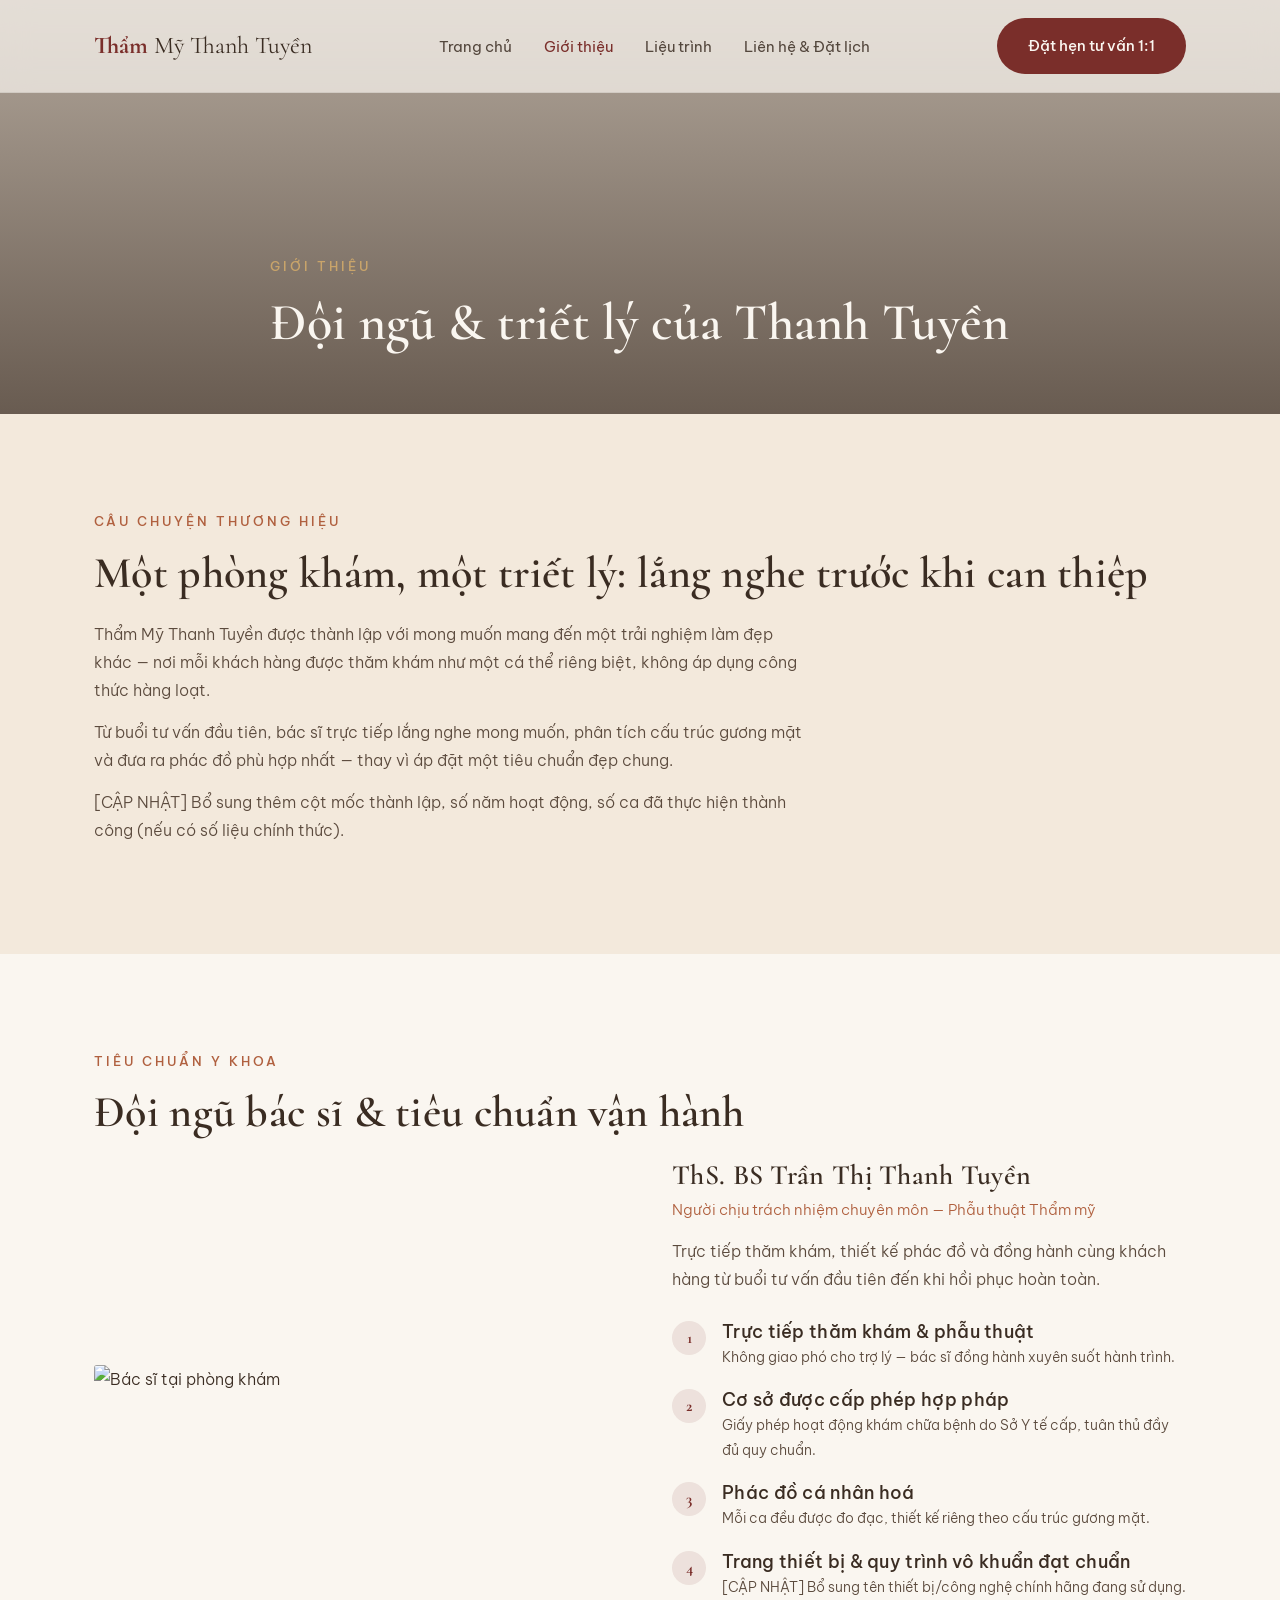
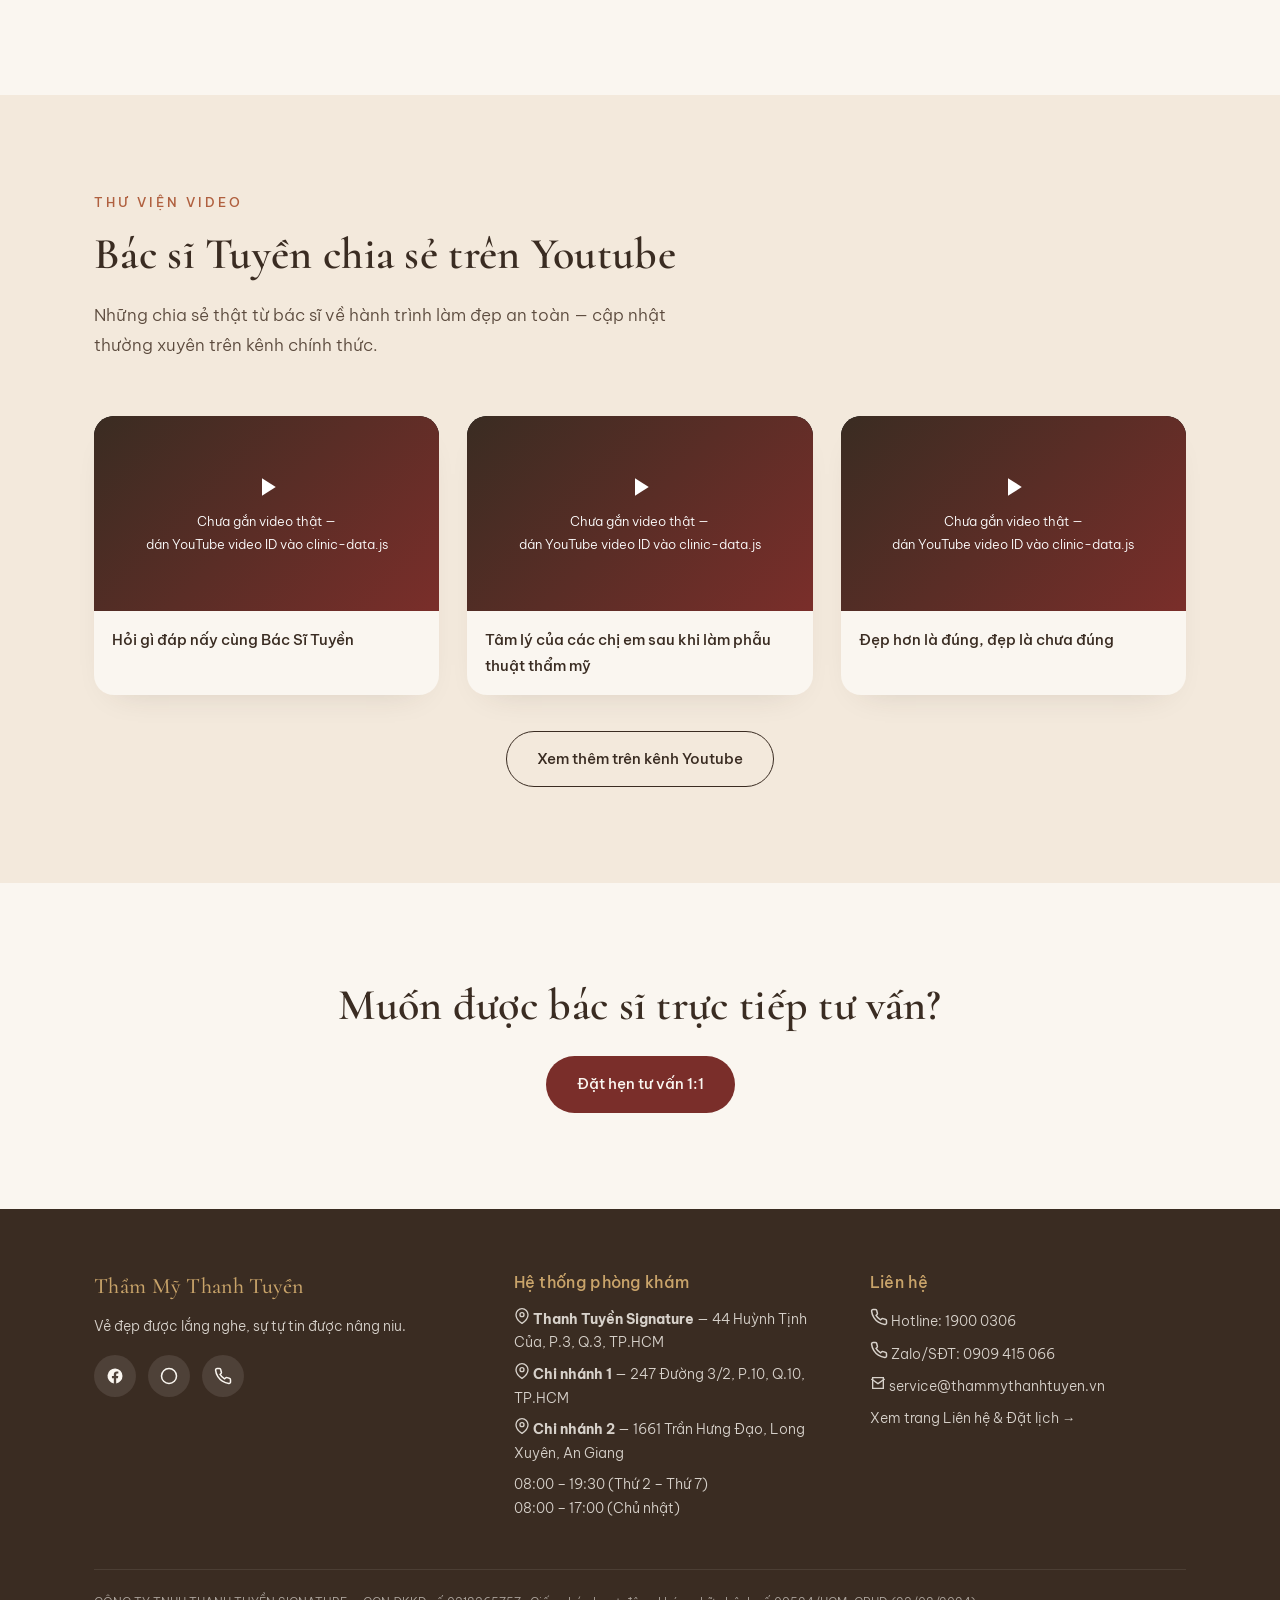
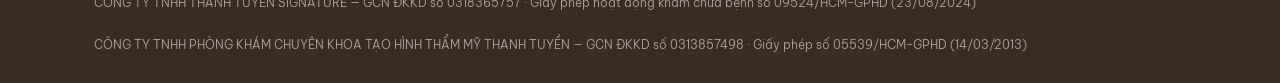
==== about-us/index.html @ 78cd7ff1 "Add files via upload" ====
<!DOCTYPE html>
<html lang="vi">
<head>
<meta charset="UTF-8">
<meta name="viewport" content="width=device-width, initial-scale=1.0">
<title>Giới thiệu — Thẩm Mỹ Thanh Tuyền</title>
<link rel="preconnect" href="https://fonts.googleapis.com">
<link rel="preconnect" href="https://fonts.gstatic.com" crossorigin>
<link href="https://fonts.googleapis.com/css2?family=Cormorant:wght@400;500;600;700&family=Be+Vietnam+Pro:wght@300;400;500;600&display=swap" rel="stylesheet">
<link rel="stylesheet" href="../assets/style.css">
</head>
<body>

<header>
  <div class="nav-wrap">
    <div class="logo" id="logoText"></div>
    <nav><ul id="navLinks"></ul></nav>
    <a href="#" id="navCta" class="btn btn-primary nav-cta">Đặt hẹn tư vấn 1:1</a>
  </div>
</header>

<section class="page-hero" id="pageHero">
  <div class="container page-hero-content reveal">
    <span class="section-label" style="color:var(--accent-brass);">Giới thiệu</span>
    <h1>Đội ngũ & triết lý của Thanh Tuyền</h1>
  </div>
</section>

<!-- CÂU CHUYỆN THƯƠNG HIỆU -->
<section class="section">
  <div class="container">
    <span class="section-label reveal">Câu chuyện thương hiệu</span>
    <h2 class="section-title reveal" id="storyHeading"></h2>
    <div id="storyParas" style="max-width:720px;"></div>
  </div>
</section>

<!-- ĐỘI NGŨ BÁC SĨ -->
<section class="section alt" id="standards">
  <div class="container">
    <span class="section-label reveal">Tiêu chuẩn y khoa</span>
    <h2 class="section-title reveal">Đội ngũ bác sĩ & tiêu chuẩn vận hành</h2>
    <div class="split-row">
      <div class="split-img reveal">
        <img id="doctorImg" src="" alt="Bác sĩ tại phòng khám">
      </div>
      <div class="reveal">
        <h3 id="doctorName" style="font-size:28px;"></h3>
        <p id="doctorTitle" style="color:var(--accent-terra); font-size:15px; margin-top:4px;"></p>
        <p id="doctorBio" style="margin-top:14px; color:#5b4a3d;"></p>
        <ul class="cred-list" id="credList"></ul>
      </div>
    </div>
  </div>
</section>

<!-- VIDEO YOUTUBE -->
<section class="section" id="videos">
  <div class="container">
    <span class="section-label reveal">Thư viện video</span>
    <h2 class="section-title reveal">Bác sĩ Tuyền chia sẻ trên Youtube</h2>
    <p class="section-sub reveal">Những chia sẻ thật từ bác sĩ về hành trình làm đẹp an toàn — cập nhật thường xuyên trên kênh chính thức.</p>
    <div class="video-grid" id="videoGrid"></div>
  </div>
</section>

<section class="section alt">
  <div class="container reveal" style="text-align:center;">
    <h2 class="section-title" style="margin-bottom:24px;">Muốn được bác sĩ trực tiếp tư vấn?</h2>
    <a href="../contact/index.html#booking" class="btn btn-primary">Đặt hẹn tư vấn 1:1</a>
  </div>
</section>

<footer>
  <div class="container">
    <div class="footer-grid">
      <div>
        <h4 id="footerClinicName" style="font-family:var(--font-head); font-size:22px;"></h4>
        <p id="footerTagline"></p>
        <div class="social-row" id="socialRow"></div>
      </div>
      <div><h4>Hệ thống phòng khám</h4><ul id="footerAddresses"></ul></div>
      <div><h4>Liên hệ</h4><ul id="footerContact"></ul></div>
    </div>
    <div class="legal-line" id="legalLine"></div>
  </div>
</footer>

<script src="../assets/clinic-data.js"></script>
<script src="../assets/site.js"></script>
<script>
  renderHeader('about', '../');
  document.getElementById('pageHero').style.backgroundImage = `url('${CLINIC_DATA.images.aboutHero}')`;

  document.getElementById('storyHeading').textContent = CLINIC_DATA.story.heading;
  document.getElementById('storyParas').innerHTML = CLINIC_DATA.story.paragraphs
    .map(p=>`<p class="reveal" style="color:#5b4a3d; margin-bottom:14px; font-size:16px;">${p}</p>`).join('');

  document.getElementById('doctorImg').src = CLINIC_DATA.doctor.image || CLINIC_DATA.images.aboutHero;
  document.getElementById('doctorName').textContent = CLINIC_DATA.doctor.name;
  document.getElementById('doctorTitle').textContent = CLINIC_DATA.doctor.title;
  document.getElementById('doctorBio').textContent = CLINIC_DATA.doctor.bio;
  renderDoctorCredentials('credList');

  renderYoutube('videoGrid');
  renderFooter('../');
  initReveal();
</script>
</body>
</html>
---- assets/style.css ----
:root{
  --bg-sand:#F3E9DC;
  --bg-ivory:#FAF6F0;
  --text-main:#3A2C22;
  --accent-wine:#7A2E2A;
  --accent-terra:#B0603F;
  --accent-brass:#C9A46A;
  --font-head:'Cormorant', serif;
  --font-body:'Be Vietnam Pro', sans-serif;
}
*{box-sizing:border-box; margin:0; padding:0;}
html{scroll-behavior:smooth;}
body{font-family:var(--font-body); background:var(--bg-sand); color:var(--text-main); line-height:1.75; font-weight:300; -webkit-font-smoothing:antialiased;}
h1,h2,h3,h4{font-family:var(--font-head); font-weight:600; line-height:1.2; letter-spacing:.3px;}
a{color:inherit; text-decoration:none;}
img{max-width:100%; display:block;}
.container{max-width:1140px; margin:0 auto; padding:0 24px;}
.section{padding:96px 0;}
.section.alt{background:var(--bg-ivory);}
.section-label{font-size:13px; letter-spacing:3px; text-transform:uppercase; color:var(--accent-terra); font-weight:500; margin-bottom:14px; display:block;}
.section-title{font-size:clamp(30px,4vw,44px); margin-bottom:20px;}
.section-sub{max-width:620px; font-size:17px; color:#5b4a3d; margin-bottom:56px;}

/* ===== BUTTONS ===== */
.btn{display:inline-flex; align-items:center; gap:8px; padding:14px 30px; border-radius:999px; font-size:15px; font-weight:500; cursor:pointer; border:1px solid transparent; transition:all .3s ease;}
.btn-primary{background:var(--accent-wine); color:var(--bg-ivory);}
.btn-primary:hover{background:#611f1c; transform:translateY(-2px); box-shadow:0 10px 24px rgba(122,46,42,.25);}
.btn-outline{border-color:var(--text-main); color:var(--text-main);}
.btn-outline:hover{background:var(--text-main); color:var(--bg-ivory);}
.btn-ghost-light{border:1px solid rgba(250,246,240,.6); color:var(--bg-ivory);}
.btn-ghost-light:hover{background:rgba(250,246,240,.15);}

/* ===== HEADER (kính mờ) ===== */
header{position:fixed; top:0; left:0; right:0; z-index:100; background:rgba(250,246,240,0.7); backdrop-filter:blur(14px); -webkit-backdrop-filter:blur(14px); border-bottom:1px solid rgba(58,44,34,0.08);}
.nav-wrap{display:flex; align-items:center; justify-content:space-between; padding:18px 24px; max-width:1140px; margin:0 auto;}
.logo{font-family:var(--font-head); font-size:24px; font-weight:700; color:var(--accent-wine);}
.logo span{font-weight:400; color:var(--text-main);}
nav ul{display:flex; gap:32px; list-style:none;}
nav a{font-size:14.5px; font-weight:400; opacity:.85; transition:opacity .2s;}
nav a:hover, nav a.active{opacity:1; color:var(--accent-wine);}
.nav-cta{display:none;}
@media(min-width:900px){ .nav-cta{display:inline-flex;} }
@media(max-width:899px){ nav{display:none;} }

/* ===== HERO SLIDER (trang chủ) — animation chuyển ảnh ===== */
.hero{position:relative; min-height:100vh; display:flex; align-items:center; padding-top:110px; overflow:hidden;}
.hero-slider{position:absolute; inset:0; z-index:0;}
.hero-slide{position:absolute; inset:0; background-size:cover; background-position:center; opacity:0; transform:scale(1.06); transition:opacity 1.8s ease, transform 6s ease;}
.hero-slide.active{opacity:1; transform:scale(1);}
.hero-slider::after{content:''; position:absolute; inset:0; z-index:1; background:linear-gradient(100deg, rgba(58,44,34,.72) 0%, rgba(58,44,34,.38) 55%, rgba(58,44,34,.15) 100%);}
.hero-content{position:relative; z-index:2; color:var(--bg-ivory); max-width:640px;}
.hero-content .section-label{color:var(--accent-brass);}
.hero-content h1{font-size:clamp(38px,5.5vw,64px); margin-bottom:22px;}
.hero-content p{font-size:18px; opacity:.92; margin-bottom:36px; max-width:520px;}
.hero-btns{display:flex; gap:16px; flex-wrap:wrap;}
.hero-dots{position:absolute; z-index:2; bottom:36px; left:50%; transform:translateX(-50%); display:flex; gap:8px;}
.hero-dot{width:8px; height:8px; border-radius:50%; background:rgba(250,246,240,.4); transition:background .3s;}
.hero-dot.active{background:var(--accent-brass);}

/* ===== PAGE HERO (trang phụ) ===== */
.page-hero{position:relative; min-height:46vh; display:flex; align-items:flex-end; padding:150px 0 60px; background-size:cover; background-position:center;}
.page-hero::after{content:''; position:absolute; inset:0; background:linear-gradient(180deg, rgba(58,44,34,.35) 0%, rgba(58,44,34,.75) 100%);}
.page-hero-content{position:relative; z-index:1; color:var(--bg-ivory);}
.page-hero-content h1{font-size:clamp(32px,4.5vw,52px);}

/* ===== EDITORIAL SPLIT ROW (bố cục tự nhiên, xen kẽ ảnh/chữ) ===== */
.split-row{display:grid; grid-template-columns:1fr; gap:40px; align-items:center;}
@media(min-width:860px){ .split-row{grid-template-columns:1fr 1fr; gap:64px;} .split-row.reverse .split-img{order:2;} }
.split-img img{border-radius:24px 200px 24px 24px; box-shadow:0 24px 50px -24px rgba(58,44,34,.3); transition:transform .6s ease;}
.split-row.reverse .split-img img{border-radius:200px 24px 24px 24px;}
.split-img:hover img{transform:scale(1.02);}
.split-text h2{margin-bottom:18px;}
.split-text p{color:#5b4a3d; font-size:16px; margin-bottom:14px;}

/* ===== TREATMENTS ===== */
.treatment-grid{display:grid; grid-template-columns:repeat(auto-fit,minmax(250px,1fr)); gap:32px;}
.treatment-card{background:var(--bg-ivory); border-radius:28px; overflow:hidden; box-shadow:0 18px 40px -20px rgba(58,44,34,.18); display:flex; flex-direction:column;}
.treatment-card .img-wrap{overflow:hidden; height:230px;}
.treatment-card img{height:230px; object-fit:cover; transition:transform .6s ease;}
.treatment-card:hover img{transform:scale(1.06);}
.treatment-body{padding:28px; display:flex; flex-direction:column; gap:10px; flex:1;}
.treatment-body .tag{font-size:12px; letter-spacing:1.5px; text-transform:uppercase; color:var(--accent-terra); font-weight:500;}
.treatment-body h3{font-size:24px;}
.treatment-body p{font-size:14.5px; color:#5b4a3d;}
.meta-row{display:flex; justify-content:space-between; align-items:center; margin-top:auto; padding-top:16px; border-top:1px solid rgba(58,44,34,.1); font-size:13.5px;}
.meta-row .price{font-family:var(--font-head); font-weight:600; font-size:17px; color:var(--accent-wine);}
.ideal-list{list-style:none; font-size:13.5px; color:#5b4a3d; margin-top:6px; display:flex; flex-direction:column; gap:4px;}
.ideal-list li::before{content:'— ';}

/* ===== STANDARDS / CREDENTIALS ===== */
.cred-list{list-style:none; display:flex; flex-direction:column; gap:20px; margin-top:28px;}
.cred-list li{display:flex; gap:16px; align-items:flex-start;}
.cred-dot{flex-shrink:0; width:34px; height:34px; border-radius:50%; background:rgba(122,46,42,.1); color:var(--accent-wine); display:flex; align-items:center; justify-content:center; font-family:var(--font-head); font-weight:700;}
.cred-list h4{font-size:17.5px; font-family:var(--font-body); font-weight:500; margin-bottom:3px;}
.cred-list p{font-size:14px; color:#5b4a3d;}

/* ===== TESTIMONIALS ===== */
.testi-grid{display:grid; grid-template-columns:repeat(auto-fit,minmax(280px,1fr)); gap:28px;}
.testi-card{background:var(--bg-ivory); border-radius:24px; padding:32px; box-shadow:0 14px 34px -22px rgba(58,44,34,.2);}
.testi-quote{font-family:var(--font-head); font-size:19px; font-style:italic; margin-bottom:20px;}
.testi-who{display:flex; align-items:center; gap:12px;}
.testi-avatar{width:44px; height:44px; border-radius:50%; object-fit:cover;}
.testi-name{font-size:14.5px; font-weight:500;}
.testi-result{font-size:12.5px; color:var(--accent-terra);}

/* ===== YOUTUBE VIDEO GRID ===== */
.video-grid{display:grid; grid-template-columns:repeat(auto-fit,minmax(280px,1fr)); gap:28px;}
.video-card{background:var(--bg-ivory); border-radius:20px; overflow:hidden; box-shadow:0 14px 34px -22px rgba(58,44,34,.2);}
.video-frame-wrap{position:relative; padding-top:56.25%; background:#000;}
.video-frame-wrap iframe{position:absolute; inset:0; width:100%; height:100%; border:0;}
.video-placeholder{position:absolute; inset:0; display:flex; align-items:center; justify-content:center; flex-direction:column; gap:8px; color:#fff; background:linear-gradient(135deg, var(--text-main), var(--accent-wine)); font-size:13px; text-align:center; padding:20px;}
.video-title{padding:16px 18px; font-size:15px; font-weight:500;}

/* ===== BOOKING FORM ===== */
.booking-wrap{display:grid; grid-template-columns:1fr; gap:0; background:var(--text-main); border-radius:28px; overflow:hidden;}
@media(min-width:900px){ .booking-wrap{grid-template-columns:0.9fr 1.1fr;} }
.booking-info{padding:56px 44px; color:var(--bg-ivory);}
.booking-info h3{font-size:30px; margin-bottom:16px;}
.booking-info p{opacity:.85; font-size:15px; margin-bottom:28px;}
.booking-contact-row{display:flex; align-items:center; gap:12px; margin-bottom:16px; font-size:14.5px;}
.icon-circle{width:36px; height:36px; border-radius:50%; background:rgba(250,246,240,.12); display:flex; align-items:center; justify-content:center; flex-shrink:0;}
.booking-form{padding:44px; background:var(--bg-ivory); display:flex; flex-direction:column; gap:16px;}
.form-row{display:grid; grid-template-columns:1fr 1fr; gap:16px;}
@media(max-width:520px){ .form-row{grid-template-columns:1fr;} }
label{font-size:13px; font-weight:500; margin-bottom:6px; display:block;}
input,select,textarea{width:100%; padding:12px 14px; border-radius:12px; border:1px solid rgba(58,44,34,.2); background:#fff; font-family:var(--font-body); font-size:14.5px; color:var(--text-main);}
input:focus,select:focus,textarea:focus{outline:2px solid var(--accent-terra); outline-offset:1px;}
#timeSlots{display:flex; flex-wrap:wrap; gap:8px; margin-top:6px;}
.slot-btn{padding:8px 14px; border-radius:10px; border:1px solid rgba(58,44,34,.25); background:#fff; font-size:13.5px; cursor:pointer; transition:all .2s;}
.slot-btn.active{background:var(--accent-wine); color:#fff; border-color:var(--accent-wine);}
.slot-btn.disabled{opacity:.35; text-decoration:line-through; cursor:not-allowed;}
#bookingStatus{font-size:13.5px; margin-top:6px; min-height:18px;}
.map-embed{border-radius:20px; overflow:hidden; margin-top:40px; box-shadow:0 18px 40px -22px rgba(58,44,34,.25);}
.map-embed iframe{width:100%; height:340px; border:0; display:block;}

/* ===== FOOTER ===== */
footer{background:var(--text-main); color:var(--bg-ivory); padding:64px 0 28px;}
.footer-grid{display:grid; grid-template-columns:1fr; gap:40px;}
@media(min-width:800px){ .footer-grid{grid-template-columns:1.2fr 1fr 1fr;} }
footer h4{font-size:16px; font-family:var(--font-body); font-weight:500; margin-bottom:16px; color:var(--accent-brass);}
footer p, footer li{font-size:13.5px; opacity:.82; margin-bottom:8px; list-style:none;}
.social-row{display:flex; gap:12px; margin-top:16px;}
.social-btn{width:42px; height:42px; border-radius:50%; background:rgba(250,246,240,.1); display:flex; align-items:center; justify-content:center; transition:background .2s;}
.social-btn:hover{background:var(--accent-wine);}
.legal-line{border-top:1px solid rgba(250,246,240,.15); margin-top:40px; padding-top:22px; font-size:12px; opacity:.6;}

/* ===== FADE-UP SCROLL ===== */
.reveal{opacity:0; transform:translateY(15px); transition:opacity .8s ease, transform .8s ease;}
.reveal.visible{opacity:1; transform:translateY(0);}
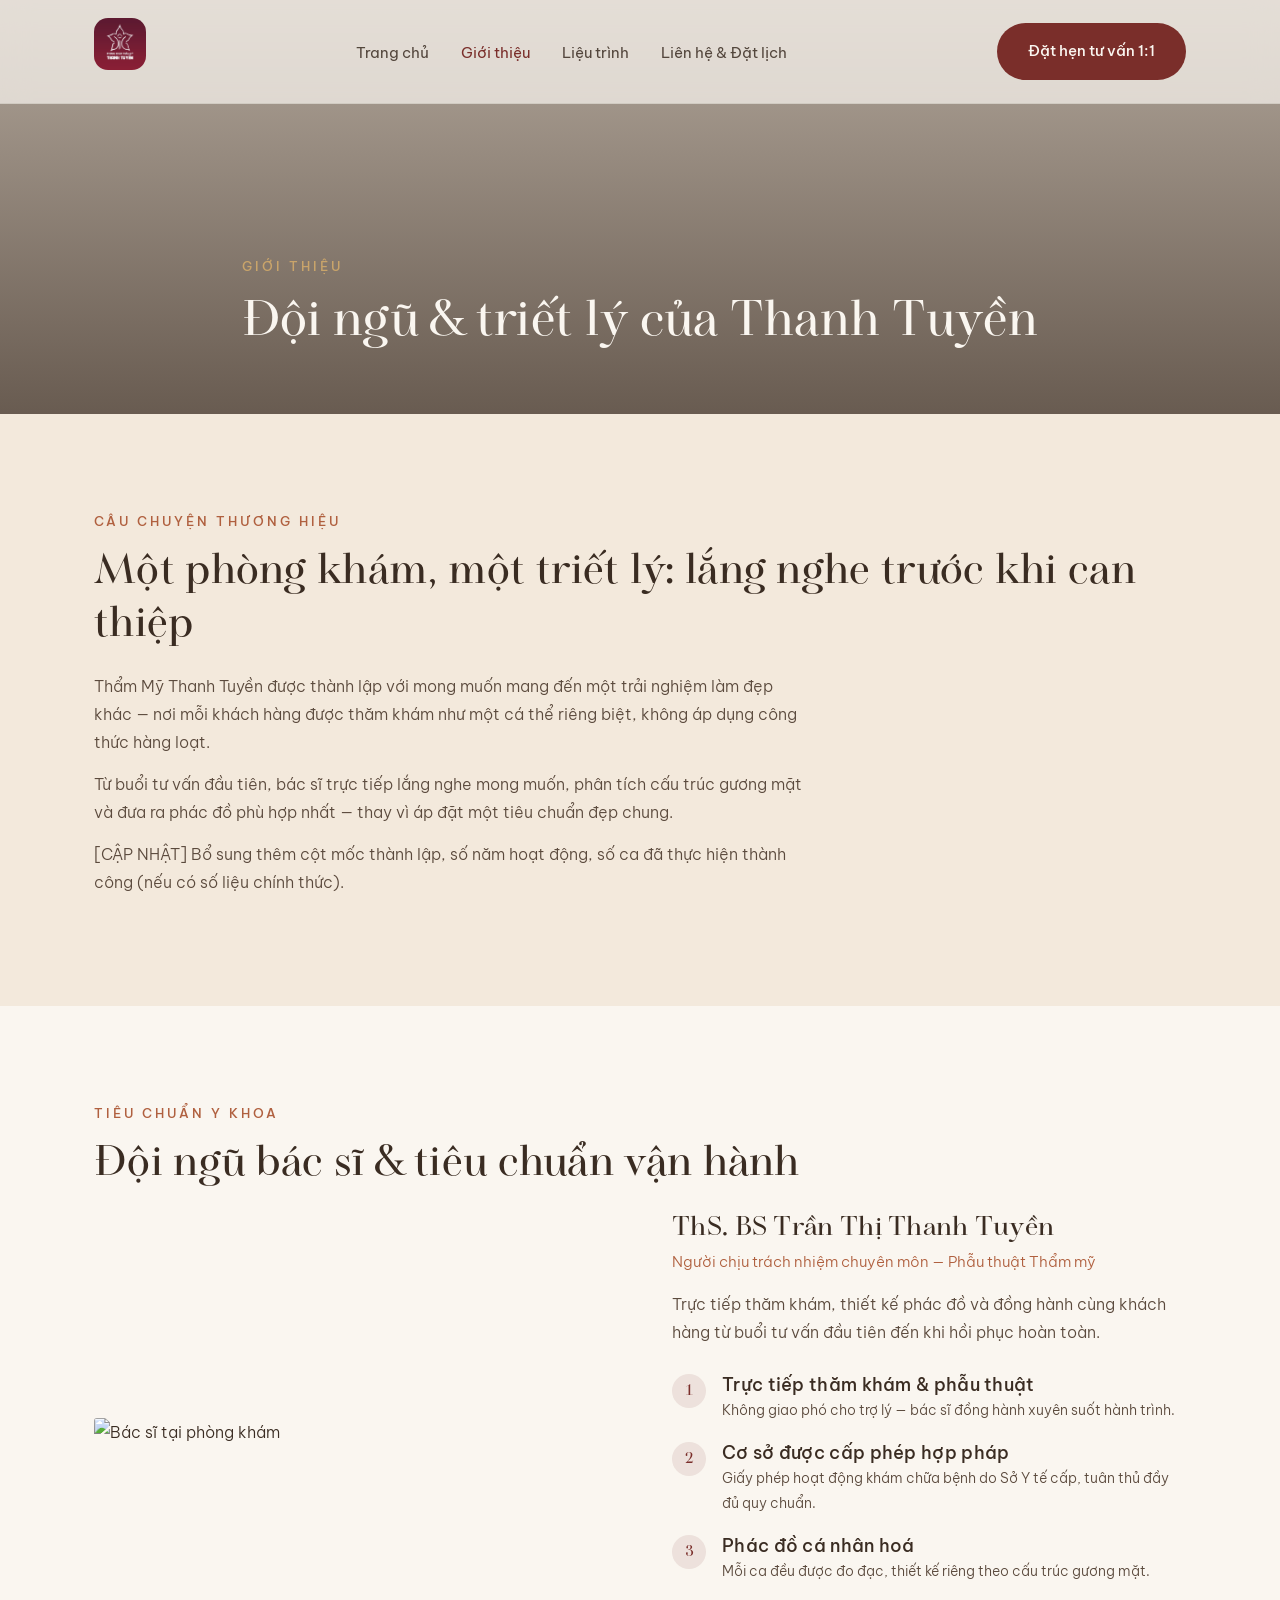
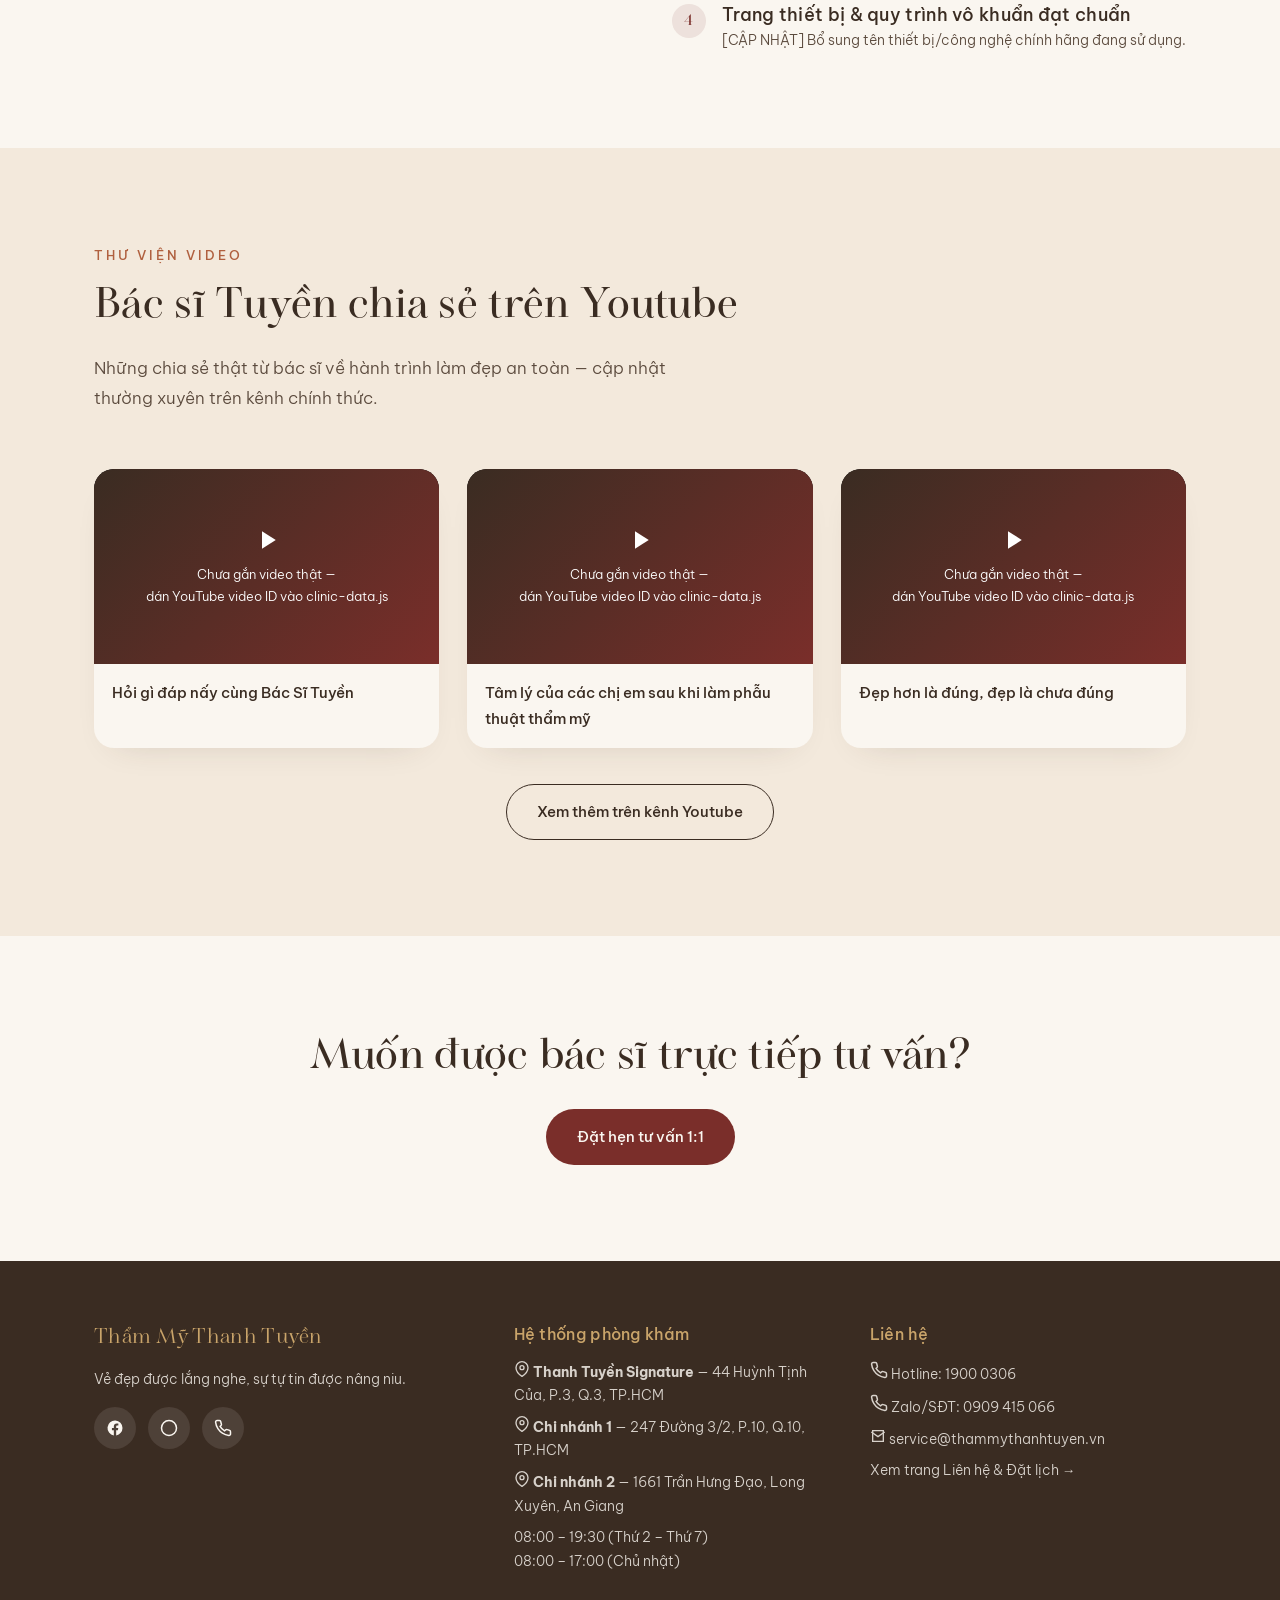
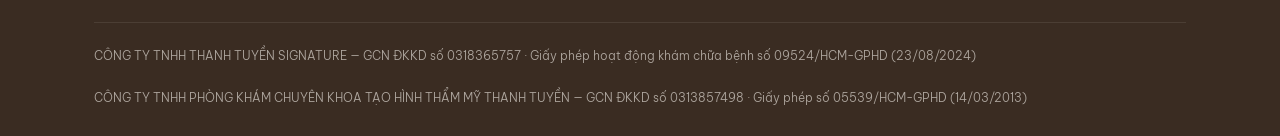
==== commit 2293d958: "Add files via upload" ====
--- a/about-us/index.html
+++ b/about-us/index.html
@@ -4,6 +4,7 @@
 <meta charset="UTF-8">
 <meta name="viewport" content="width=device-width, initial-scale=1.0">
 <title>Giới thiệu — Thẩm Mỹ Thanh Tuyền</title>
+<link rel="icon" type="image/png" href="../assets/images/favicon.png">
 <link rel="preconnect" href="https://fonts.googleapis.com">
 <link rel="preconnect" href="https://fonts.gstatic.com" crossorigin>
 <link href="https://fonts.googleapis.com/css2?family=Cormorant:wght@400;500;600;700&family=Be+Vietnam+Pro:wght@300;400;500;600&display=swap" rel="stylesheet">
--- a/assets/style.css
+++ b/assets/style.css
@@ -1,3 +1,21 @@
+@font-face{
+  font-family:'Balerno';
+  src:url('fonts/MTD_Balerno_Light.otf') format('opentype');
+  font-weight:300;
+  font-display:swap;
+}
+@font-face{
+  font-family:'Balerno';
+  src:url('fonts/MTD_Balerno_Regular.otf') format('opentype');
+  font-weight:400;
+  font-display:swap;
+}
+@font-face{
+  font-family:'Balerno';
+  src:url('fonts/MTD_Balerno_Bold.otf') format('opentype');
+  font-weight:700;
+  font-display:swap;
+}
 :root{
   --bg-sand:#F3E9DC;
   --bg-ivory:#FAF6F0;
@@ -5,13 +23,13 @@
   --accent-wine:#7A2E2A;
   --accent-terra:#B0603F;
   --accent-brass:#C9A46A;
-  --font-head:'Cormorant', serif;
+  --font-head:'Balerno', 'Cormorant', serif;
   --font-body:'Be Vietnam Pro', sans-serif;
 }
 *{box-sizing:border-box; margin:0; padding:0;}
 html{scroll-behavior:smooth;}
 body{font-family:var(--font-body); background:var(--bg-sand); color:var(--text-main); line-height:1.75; font-weight:300; -webkit-font-smoothing:antialiased;}
-h1,h2,h3,h4{font-family:var(--font-head); font-weight:600; line-height:1.2; letter-spacing:.3px;}
+h1,h2,h3,h4{font-family:var(--font-head); font-weight:700; line-height:1.2; letter-spacing:.3px;}
 a{color:inherit; text-decoration:none;}
 img{max-width:100%; display:block;}
 .container{max-width:1140px; margin:0 auto; padding:0 24px;}
@@ -83,7 +101,7 @@
 .treatment-body h3{font-size:24px;}
 .treatment-body p{font-size:14.5px; color:#5b4a3d;}
 .meta-row{display:flex; justify-content:space-between; align-items:center; margin-top:auto; padding-top:16px; border-top:1px solid rgba(58,44,34,.1); font-size:13.5px;}
-.meta-row .price{font-family:var(--font-head); font-weight:600; font-size:17px; color:var(--accent-wine);}
+.meta-row .price{font-family:var(--font-head); font-weight:700; font-size:17px; color:var(--accent-wine);}
 .ideal-list{list-style:none; font-size:13.5px; color:#5b4a3d; margin-top:6px; display:flex; flex-direction:column; gap:4px;}
 .ideal-list li::before{content:'— ';}
 
@@ -97,7 +115,7 @@
 /* ===== TESTIMONIALS ===== */
 .testi-grid{display:grid; grid-template-columns:repeat(auto-fit,minmax(280px,1fr)); gap:28px;}
 .testi-card{background:var(--bg-ivory); border-radius:24px; padding:32px; box-shadow:0 14px 34px -22px rgba(58,44,34,.2);}
-.testi-quote{font-family:var(--font-head); font-size:19px; font-style:italic; margin-bottom:20px;}
+.testi-quote{font-family:var(--font-head); font-size:19px; font-weight:700; margin-bottom:20px;}
 .testi-who{display:flex; align-items:center; gap:12px;}
 .testi-avatar{width:44px; height:44px; border-radius:50%; object-fit:cover;}
 .testi-name{font-size:14.5px; font-weight:500;}
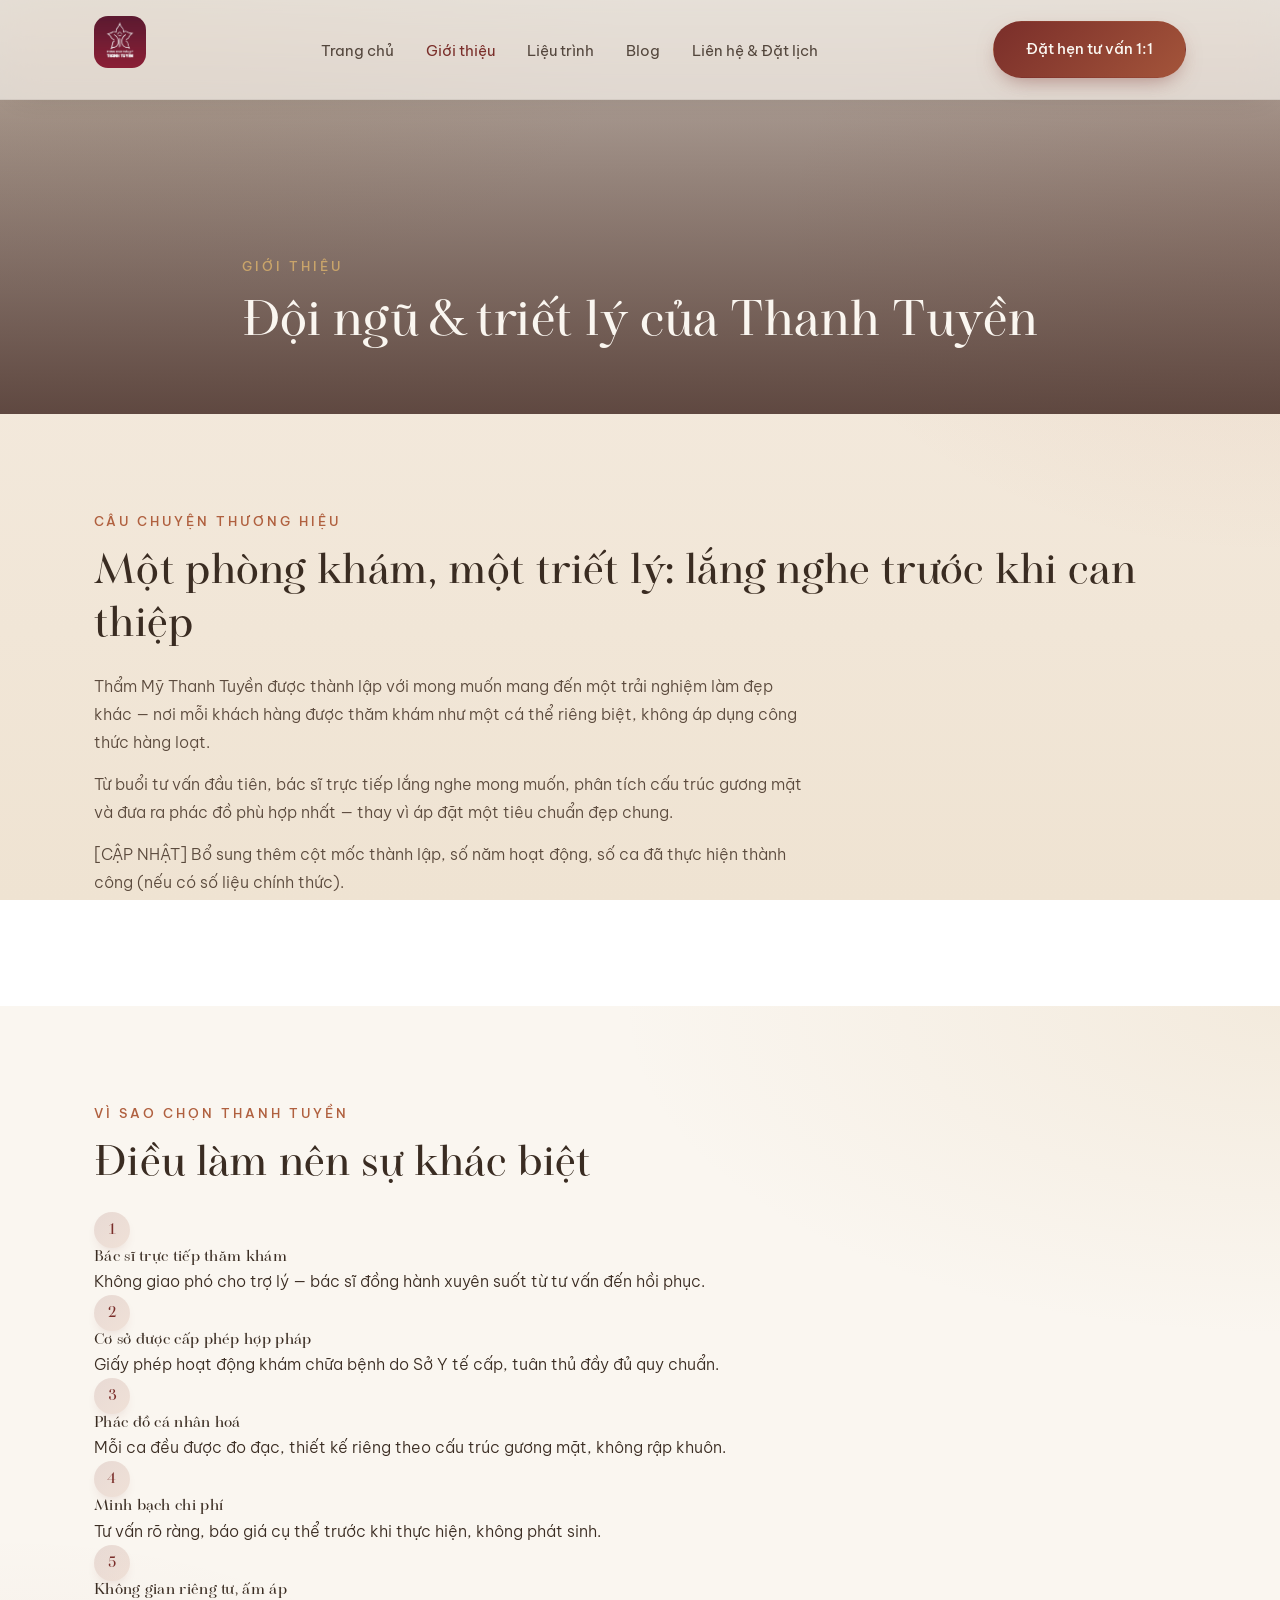
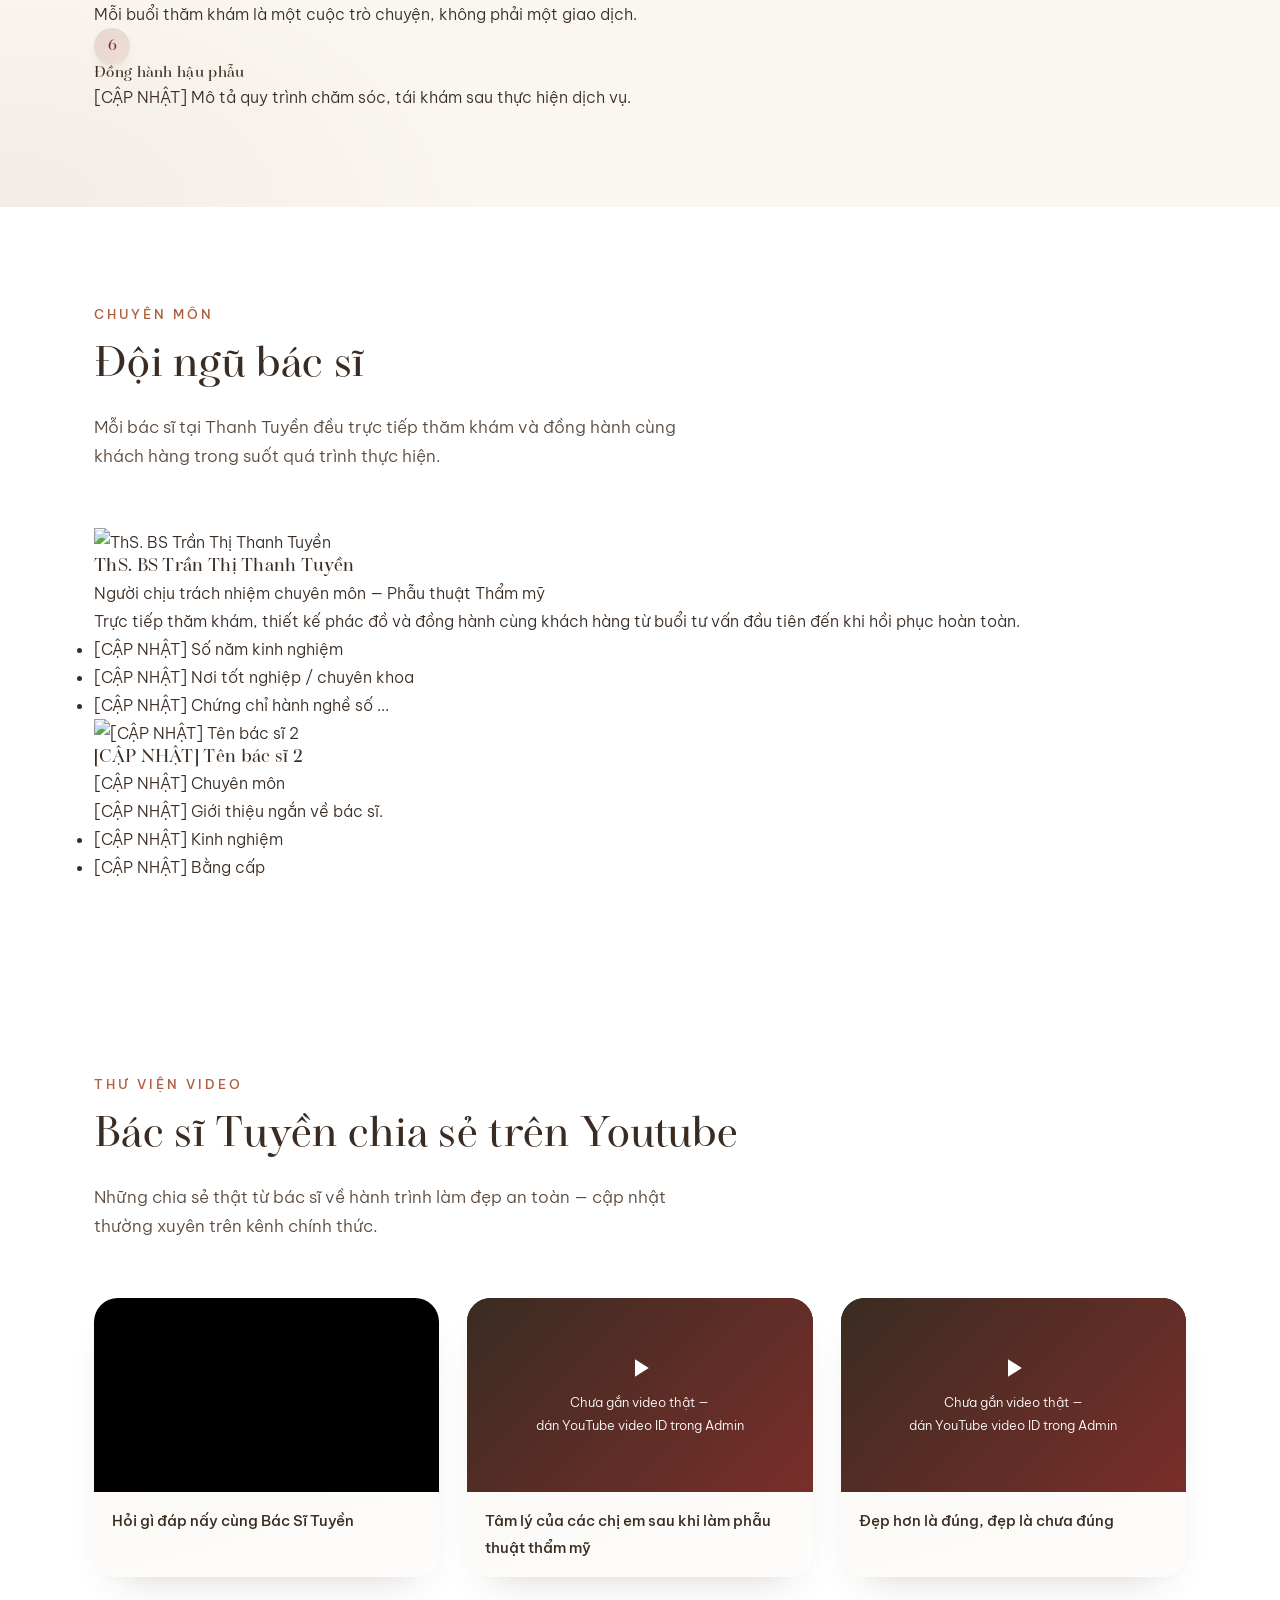
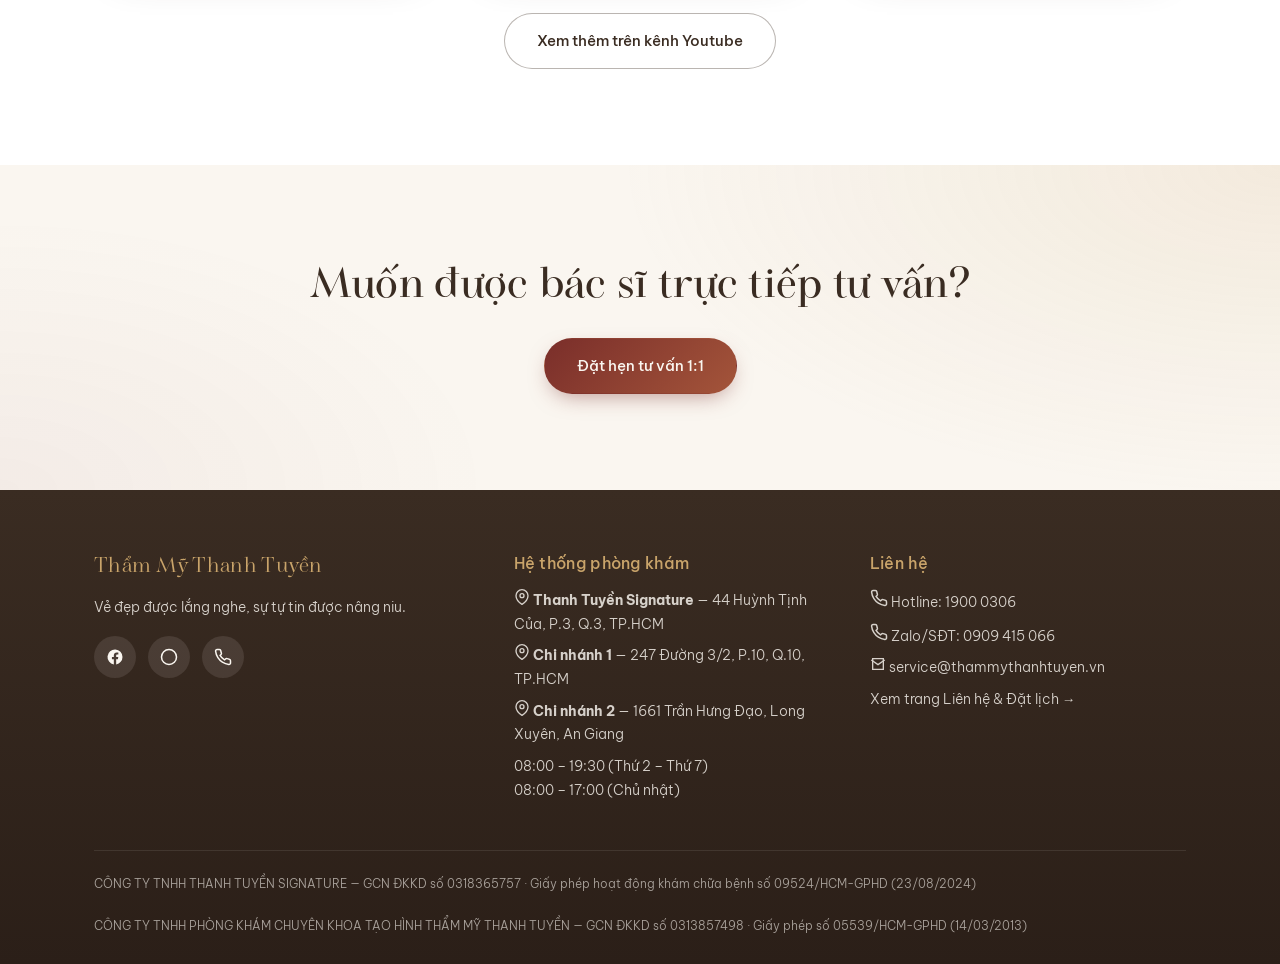
==== commit f2dadce3: "Add files via upload" ====
--- a/about-us/index.html
+++ b/about-us/index.html
@@ -36,22 +36,22 @@
   </div>
 </section>
 
+<!-- VÌ SAO CHỌN CHÚNG TÔI -->
+<section class="section alt">
+  <div class="container">
+    <span class="section-label reveal">Vì sao chọn Thanh Tuyền</span>
+    <h2 class="section-title reveal">Điều làm nên sự khác biệt</h2>
+    <div class="why-grid" id="whyGrid"></div>
+  </div>
+</section>
+
 <!-- ĐỘI NGŨ BÁC SĨ -->
-<section class="section alt" id="standards">
+<section class="section" id="standards">
   <div class="container">
-    <span class="section-label reveal">Tiêu chuẩn y khoa</span>
-    <h2 class="section-title reveal">Đội ngũ bác sĩ & tiêu chuẩn vận hành</h2>
-    <div class="split-row">
-      <div class="split-img reveal">
-        <img id="doctorImg" src="" alt="Bác sĩ tại phòng khám">
-      </div>
-      <div class="reveal">
-        <h3 id="doctorName" style="font-size:28px;"></h3>
-        <p id="doctorTitle" style="color:var(--accent-terra); font-size:15px; margin-top:4px;"></p>
-        <p id="doctorBio" style="margin-top:14px; color:#5b4a3d;"></p>
-        <ul class="cred-list" id="credList"></ul>
-      </div>
-    </div>
+    <span class="section-label reveal">Chuyên môn</span>
+    <h2 class="section-title reveal">Đội ngũ bác sĩ</h2>
+    <p class="section-sub reveal">Mỗi bác sĩ tại Thanh Tuyền đều trực tiếp thăm khám và đồng hành cùng khách hàng trong suốt quá trình thực hiện.</p>
+    <div class="doctor-grid" id="doctorGrid"></div>
   </div>
 </section>
 
@@ -97,11 +97,8 @@
   document.getElementById('storyParas').innerHTML = CLINIC_DATA.story.paragraphs
     .map(p=>`<p class="reveal" style="color:#5b4a3d; margin-bottom:14px; font-size:16px;">${p}</p>`).join('');
 
-  document.getElementById('doctorImg').src = CLINIC_DATA.doctor.image || CLINIC_DATA.images.aboutHero;
-  document.getElementById('doctorName').textContent = CLINIC_DATA.doctor.name;
-  document.getElementById('doctorTitle').textContent = CLINIC_DATA.doctor.title;
-  document.getElementById('doctorBio').textContent = CLINIC_DATA.doctor.bio;
-  renderDoctorCredentials('credList');
+  renderWhyChooseUs('whyGrid');
+  renderDoctors('doctorGrid');
 
   renderYoutube('videoGrid');
   renderFooter('../');
--- a/assets/style.css
+++ b/assets/style.css
@@ -28,29 +28,41 @@
 }
 *{box-sizing:border-box; margin:0; padding:0;}
 html{scroll-behavior:smooth;}
-body{font-family:var(--font-body); background:var(--bg-sand); color:var(--text-main); line-height:1.75; font-weight:300; -webkit-font-smoothing:antialiased;}
+body{
+  font-family:var(--font-body); color:var(--text-main); line-height:1.75; font-weight:300; -webkit-font-smoothing:antialiased;
+  background:
+    radial-gradient(900px 500px at 8% 0%, rgba(201,164,106,.16), transparent 60%),
+    radial-gradient(900px 600px at 100% 25%, rgba(176,96,63,.10), transparent 55%),
+    linear-gradient(180deg, #F7F1E6 0%, var(--bg-sand) 40%, #EFE3D2 100%);
+  background-attachment:fixed;
+}
 h1,h2,h3,h4{font-family:var(--font-head); font-weight:700; line-height:1.2; letter-spacing:.3px;}
 a{color:inherit; text-decoration:none;}
 img{max-width:100%; display:block;}
 .container{max-width:1140px; margin:0 auto; padding:0 24px;}
-.section{padding:96px 0;}
-.section.alt{background:var(--bg-ivory);}
+.section{padding:96px 0; position:relative;}
+.section.alt{
+  background:
+    radial-gradient(1100px 550px at 100% 0%, rgba(201,164,106,.14), transparent 60%),
+    radial-gradient(900px 500px at 0% 100%, rgba(122,46,42,.05), transparent 55%),
+    var(--bg-ivory);
+}
 .section-label{font-size:13px; letter-spacing:3px; text-transform:uppercase; color:var(--accent-terra); font-weight:500; margin-bottom:14px; display:block;}
 .section-title{font-size:clamp(30px,4vw,44px); margin-bottom:20px;}
 .section-sub{max-width:620px; font-size:17px; color:#5b4a3d; margin-bottom:56px;}
 
 /* ===== BUTTONS ===== */
-.btn{display:inline-flex; align-items:center; gap:8px; padding:14px 30px; border-radius:999px; font-size:15px; font-weight:500; cursor:pointer; border:1px solid transparent; transition:all .3s ease;}
-.btn-primary{background:var(--accent-wine); color:var(--bg-ivory);}
-.btn-primary:hover{background:#611f1c; transform:translateY(-2px); box-shadow:0 10px 24px rgba(122,46,42,.25);}
-.btn-outline{border-color:var(--text-main); color:var(--text-main);}
-.btn-outline:hover{background:var(--text-main); color:var(--bg-ivory);}
-.btn-ghost-light{border:1px solid rgba(250,246,240,.6); color:var(--bg-ivory);}
-.btn-ghost-light:hover{background:rgba(250,246,240,.15);}
+.btn{display:inline-flex; align-items:center; gap:8px; padding:14px 32px; border-radius:999px; font-size:15px; font-weight:500; cursor:pointer; border:1px solid transparent; transition:all .35s ease;}
+.btn-primary{background:linear-gradient(135deg, var(--accent-wine) 0%, var(--accent-terra) 130%); color:var(--bg-ivory); box-shadow:0 8px 22px -8px rgba(122,46,42,.55);}
+.btn-primary:hover{transform:translateY(-2px); box-shadow:0 16px 32px -10px rgba(122,46,42,.55);}
+.btn-outline{border-color:rgba(58,44,34,.35); color:var(--text-main); background:rgba(255,255,255,.35);}
+.btn-outline:hover{background:var(--text-main); color:var(--bg-ivory); border-color:var(--text-main); transform:translateY(-2px);}
+.btn-ghost-light{border:1px solid rgba(250,246,240,.6); color:var(--bg-ivory); backdrop-filter:blur(6px);}
+.btn-ghost-light:hover{background:rgba(250,246,240,.18); transform:translateY(-2px);}
 
 /* ===== HEADER (kính mờ) ===== */
-header{position:fixed; top:0; left:0; right:0; z-index:100; background:rgba(250,246,240,0.7); backdrop-filter:blur(14px); -webkit-backdrop-filter:blur(14px); border-bottom:1px solid rgba(58,44,34,0.08);}
-.nav-wrap{display:flex; align-items:center; justify-content:space-between; padding:18px 24px; max-width:1140px; margin:0 auto;}
+header{position:fixed; top:0; left:0; right:0; z-index:100; background:rgba(250,246,240,0.68); backdrop-filter:blur(18px) saturate(1.3); -webkit-backdrop-filter:blur(18px) saturate(1.3); border-bottom:1px solid rgba(58,44,34,0.07); box-shadow:0 8px 30px -20px rgba(58,44,34,.25);}
+.nav-wrap{display:flex; align-items:center; justify-content:space-between; padding:16px 24px; max-width:1140px; margin:0 auto;}
 .logo{font-family:var(--font-head); font-size:24px; font-weight:700; color:var(--accent-wine);}
 .logo span{font-weight:400; color:var(--text-main);}
 nav ul{display:flex; gap:32px; list-style:none;}
@@ -65,7 +77,7 @@
 .hero-slider{position:absolute; inset:0; z-index:0;}
 .hero-slide{position:absolute; inset:0; background-size:cover; background-position:center; opacity:0; transform:scale(1.06); transition:opacity 1.8s ease, transform 6s ease;}
 .hero-slide.active{opacity:1; transform:scale(1);}
-.hero-slider::after{content:''; position:absolute; inset:0; z-index:1; background:linear-gradient(100deg, rgba(58,44,34,.72) 0%, rgba(58,44,34,.38) 55%, rgba(58,44,34,.15) 100%);}
+.hero-slider::after{content:''; position:absolute; inset:0; z-index:1; background:linear-gradient(115deg, rgba(58,32,26,.78) 0%, rgba(90,42,34,.45) 45%, rgba(58,44,34,.12) 100%);}
 .hero-content{position:relative; z-index:2; color:var(--bg-ivory); max-width:640px;}
 .hero-content .section-label{color:var(--accent-brass);}
 .hero-content h1{font-size:clamp(38px,5.5vw,64px); margin-bottom:22px;}
@@ -77,25 +89,27 @@
 
 /* ===== PAGE HERO (trang phụ) ===== */
 .page-hero{position:relative; min-height:46vh; display:flex; align-items:flex-end; padding:150px 0 60px; background-size:cover; background-position:center;}
-.page-hero::after{content:''; position:absolute; inset:0; background:linear-gradient(180deg, rgba(58,44,34,.35) 0%, rgba(58,44,34,.75) 100%);}
+.page-hero::after{content:''; position:absolute; inset:0; background:linear-gradient(180deg, rgba(58,32,26,.3) 0%, rgba(58,32,26,.8) 100%);}
 .page-hero-content{position:relative; z-index:1; color:var(--bg-ivory);}
 .page-hero-content h1{font-size:clamp(32px,4.5vw,52px);}
 
 /* ===== EDITORIAL SPLIT ROW (bố cục tự nhiên, xen kẽ ảnh/chữ) ===== */
 .split-row{display:grid; grid-template-columns:1fr; gap:40px; align-items:center;}
 @media(min-width:860px){ .split-row{grid-template-columns:1fr 1fr; gap:64px;} .split-row.reverse .split-img{order:2;} }
-.split-img img{border-radius:24px 200px 24px 24px; box-shadow:0 24px 50px -24px rgba(58,44,34,.3); transition:transform .6s ease;}
-.split-row.reverse .split-img img{border-radius:200px 24px 24px 24px;}
+.split-img{position:relative;}
+.split-img img{width:100%; height:auto; aspect-ratio:4/5; object-fit:cover; border-radius:32px 200px 32px 32px; box-shadow:0 30px 60px -28px rgba(58,44,34,.35); transition:transform .6s ease;}
+.split-row.reverse .split-img img{border-radius:200px 32px 32px 32px;}
 .split-img:hover img{transform:scale(1.02);}
 .split-text h2{margin-bottom:18px;}
 .split-text p{color:#5b4a3d; font-size:16px; margin-bottom:14px;}
 
 /* ===== TREATMENTS ===== */
 .treatment-grid{display:grid; grid-template-columns:repeat(auto-fit,minmax(250px,1fr)); gap:32px;}
-.treatment-card{background:var(--bg-ivory); border-radius:28px; overflow:hidden; box-shadow:0 18px 40px -20px rgba(58,44,34,.18); display:flex; flex-direction:column;}
+.treatment-card{background:linear-gradient(165deg, var(--bg-ivory) 0%, #fff 120%); border-radius:32px; overflow:hidden; box-shadow:0 22px 48px -24px rgba(58,44,34,.28); display:flex; flex-direction:column; transition:transform .45s ease, box-shadow .45s ease;}
+.treatment-card:hover{transform:translateY(-6px); box-shadow:0 30px 60px -22px rgba(58,44,34,.35);}
 .treatment-card .img-wrap{overflow:hidden; height:230px;}
 .treatment-card img{height:230px; object-fit:cover; transition:transform .6s ease;}
-.treatment-card:hover img{transform:scale(1.06);}
+.treatment-card:hover img{transform:scale(1.08);}
 .treatment-body{padding:28px; display:flex; flex-direction:column; gap:10px; flex:1;}
 .treatment-body .tag{font-size:12px; letter-spacing:1.5px; text-transform:uppercase; color:var(--accent-terra); font-weight:500;}
 .treatment-body h3{font-size:24px;}
@@ -108,58 +122,60 @@
 /* ===== STANDARDS / CREDENTIALS ===== */
 .cred-list{list-style:none; display:flex; flex-direction:column; gap:20px; margin-top:28px;}
 .cred-list li{display:flex; gap:16px; align-items:flex-start;}
-.cred-dot{flex-shrink:0; width:34px; height:34px; border-radius:50%; background:rgba(122,46,42,.1); color:var(--accent-wine); display:flex; align-items:center; justify-content:center; font-family:var(--font-head); font-weight:700;}
+.cred-dot{flex-shrink:0; width:36px; height:36px; border-radius:50%; background:linear-gradient(135deg, rgba(122,46,42,.14), rgba(176,96,63,.14)); color:var(--accent-wine); display:flex; align-items:center; justify-content:center; font-family:var(--font-head); font-weight:700; box-shadow:0 6px 14px -8px rgba(122,46,42,.3);}
 .cred-list h4{font-size:17.5px; font-family:var(--font-body); font-weight:500; margin-bottom:3px;}
 .cred-list p{font-size:14px; color:#5b4a3d;}
 
 /* ===== TESTIMONIALS ===== */
 .testi-grid{display:grid; grid-template-columns:repeat(auto-fit,minmax(280px,1fr)); gap:28px;}
-.testi-card{background:var(--bg-ivory); border-radius:24px; padding:32px; box-shadow:0 14px 34px -22px rgba(58,44,34,.2);}
+.testi-card{background:linear-gradient(165deg, var(--bg-ivory) 0%, #fff 130%); border-radius:28px; padding:32px; box-shadow:0 18px 40px -26px rgba(58,44,34,.3); transition:transform .4s ease, box-shadow .4s ease;}
+.testi-card:hover{transform:translateY(-4px); box-shadow:0 26px 50px -24px rgba(58,44,34,.35);}
 .testi-quote{font-family:var(--font-head); font-size:19px; font-weight:700; margin-bottom:20px;}
 .testi-who{display:flex; align-items:center; gap:12px;}
-.testi-avatar{width:44px; height:44px; border-radius:50%; object-fit:cover;}
+.testi-avatar{width:44px; height:44px; border-radius:50%; object-fit:cover; box-shadow:0 4px 12px -4px rgba(58,44,34,.3);}
 .testi-name{font-size:14.5px; font-weight:500;}
 .testi-result{font-size:12.5px; color:var(--accent-terra);}
 
 /* ===== YOUTUBE VIDEO GRID ===== */
 .video-grid{display:grid; grid-template-columns:repeat(auto-fit,minmax(280px,1fr)); gap:28px;}
-.video-card{background:var(--bg-ivory); border-radius:20px; overflow:hidden; box-shadow:0 14px 34px -22px rgba(58,44,34,.2);}
+.video-card{background:linear-gradient(165deg, var(--bg-ivory) 0%, #fff 130%); border-radius:24px; overflow:hidden; box-shadow:0 18px 40px -26px rgba(58,44,34,.3); transition:transform .4s ease;}
+.video-card:hover{transform:translateY(-4px);}
 .video-frame-wrap{position:relative; padding-top:56.25%; background:#000;}
 .video-frame-wrap iframe{position:absolute; inset:0; width:100%; height:100%; border:0;}
 .video-placeholder{position:absolute; inset:0; display:flex; align-items:center; justify-content:center; flex-direction:column; gap:8px; color:#fff; background:linear-gradient(135deg, var(--text-main), var(--accent-wine)); font-size:13px; text-align:center; padding:20px;}
 .video-title{padding:16px 18px; font-size:15px; font-weight:500;}
 
 /* ===== BOOKING FORM ===== */
-.booking-wrap{display:grid; grid-template-columns:1fr; gap:0; background:var(--text-main); border-radius:28px; overflow:hidden;}
+.booking-wrap{display:grid; grid-template-columns:1fr; gap:0; background:linear-gradient(135deg, var(--text-main) 0%, #4a241d 55%, var(--accent-wine) 145%); border-radius:32px; overflow:hidden; box-shadow:0 30px 60px -28px rgba(58,44,34,.4);}
 @media(min-width:900px){ .booking-wrap{grid-template-columns:0.9fr 1.1fr;} }
 .booking-info{padding:56px 44px; color:var(--bg-ivory);}
 .booking-info h3{font-size:30px; margin-bottom:16px;}
 .booking-info p{opacity:.85; font-size:15px; margin-bottom:28px;}
 .booking-contact-row{display:flex; align-items:center; gap:12px; margin-bottom:16px; font-size:14.5px;}
-.icon-circle{width:36px; height:36px; border-radius:50%; background:rgba(250,246,240,.12); display:flex; align-items:center; justify-content:center; flex-shrink:0;}
+.icon-circle{width:38px; height:38px; border-radius:50%; background:rgba(250,246,240,.14); display:flex; align-items:center; justify-content:center; flex-shrink:0;}
 .booking-form{padding:44px; background:var(--bg-ivory); display:flex; flex-direction:column; gap:16px;}
 .form-row{display:grid; grid-template-columns:1fr 1fr; gap:16px;}
 @media(max-width:520px){ .form-row{grid-template-columns:1fr;} }
 label{font-size:13px; font-weight:500; margin-bottom:6px; display:block;}
-input,select,textarea{width:100%; padding:12px 14px; border-radius:12px; border:1px solid rgba(58,44,34,.2); background:#fff; font-family:var(--font-body); font-size:14.5px; color:var(--text-main);}
-input:focus,select:focus,textarea:focus{outline:2px solid var(--accent-terra); outline-offset:1px;}
+input,select,textarea{width:100%; padding:12px 14px; border-radius:14px; border:1px solid rgba(58,44,34,.16); background:#fff; font-family:var(--font-body); font-size:14.5px; color:var(--text-main); transition:box-shadow .2s, border-color .2s;}
+input:focus,select:focus,textarea:focus{outline:none; border-color:var(--accent-terra); box-shadow:0 0 0 3px rgba(176,96,63,.15);}
 #timeSlots{display:flex; flex-wrap:wrap; gap:8px; margin-top:6px;}
-.slot-btn{padding:8px 14px; border-radius:10px; border:1px solid rgba(58,44,34,.25); background:#fff; font-size:13.5px; cursor:pointer; transition:all .2s;}
-.slot-btn.active{background:var(--accent-wine); color:#fff; border-color:var(--accent-wine);}
+.slot-btn{padding:8px 14px; border-radius:12px; border:1px solid rgba(58,44,34,.18); background:#fff; font-size:13.5px; cursor:pointer; transition:all .2s;}
+.slot-btn.active{background:linear-gradient(135deg, var(--accent-wine), var(--accent-terra)); color:#fff; border-color:transparent;}
 .slot-btn.disabled{opacity:.35; text-decoration:line-through; cursor:not-allowed;}
 #bookingStatus{font-size:13.5px; margin-top:6px; min-height:18px;}
-.map-embed{border-radius:20px; overflow:hidden; margin-top:40px; box-shadow:0 18px 40px -22px rgba(58,44,34,.25);}
+.map-embed{border-radius:24px; overflow:hidden; margin-top:40px; box-shadow:0 22px 46px -26px rgba(58,44,34,.3);}
 .map-embed iframe{width:100%; height:340px; border:0; display:block;}
 
 /* ===== FOOTER ===== */
-footer{background:var(--text-main); color:var(--bg-ivory); padding:64px 0 28px;}
+footer{background:linear-gradient(180deg, var(--text-main) 0%, #2b1f18 100%); color:var(--bg-ivory); padding:64px 0 28px;}
 .footer-grid{display:grid; grid-template-columns:1fr; gap:40px;}
 @media(min-width:800px){ .footer-grid{grid-template-columns:1.2fr 1fr 1fr;} }
 footer h4{font-size:16px; font-family:var(--font-body); font-weight:500; margin-bottom:16px; color:var(--accent-brass);}
 footer p, footer li{font-size:13.5px; opacity:.82; margin-bottom:8px; list-style:none;}
 .social-row{display:flex; gap:12px; margin-top:16px;}
-.social-btn{width:42px; height:42px; border-radius:50%; background:rgba(250,246,240,.1); display:flex; align-items:center; justify-content:center; transition:background .2s;}
-.social-btn:hover{background:var(--accent-wine);}
+.social-btn{width:42px; height:42px; border-radius:50%; background:rgba(250,246,240,.1); display:flex; align-items:center; justify-content:center; transition:all .25s;}
+.social-btn:hover{background:linear-gradient(135deg, var(--accent-wine), var(--accent-terra)); transform:translateY(-2px);}
 .legal-line{border-top:1px solid rgba(250,246,240,.15); margin-top:40px; padding-top:22px; font-size:12px; opacity:.6;}
 
 /* ===== FADE-UP SCROLL ===== */
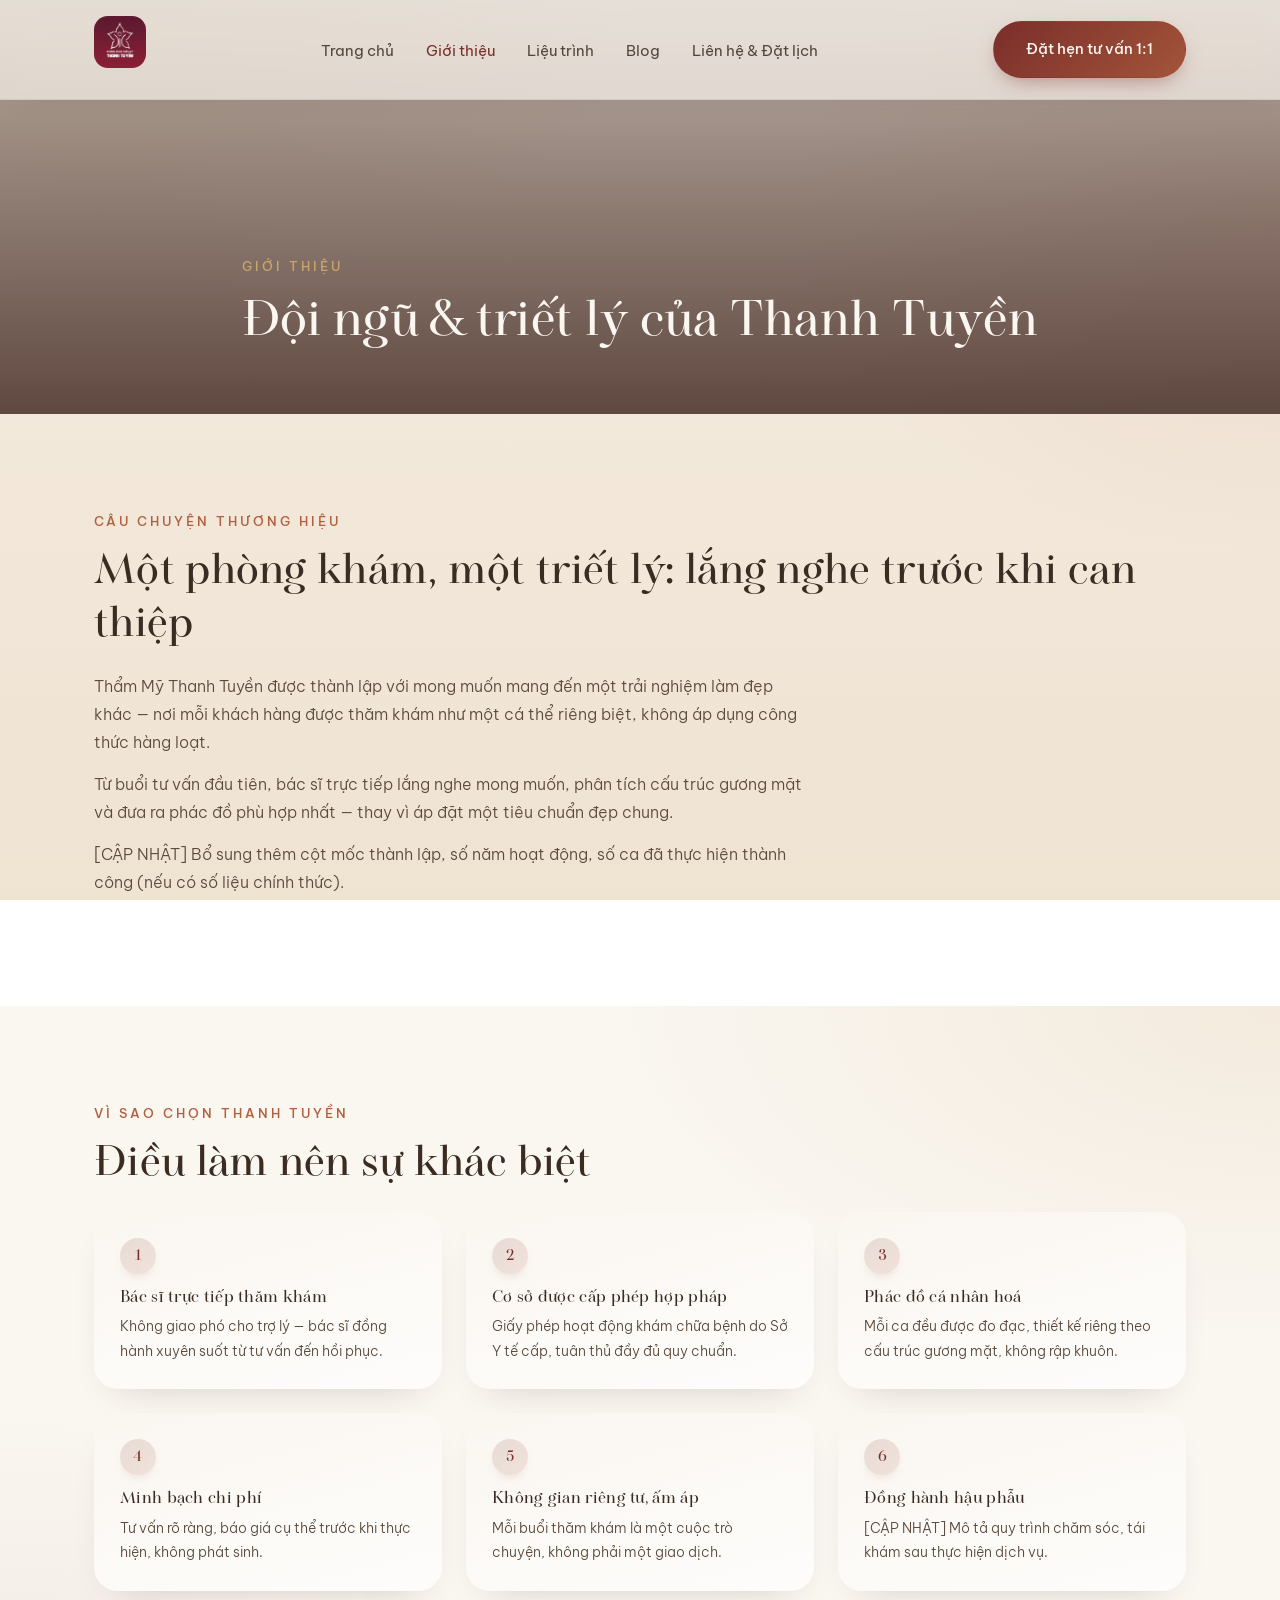
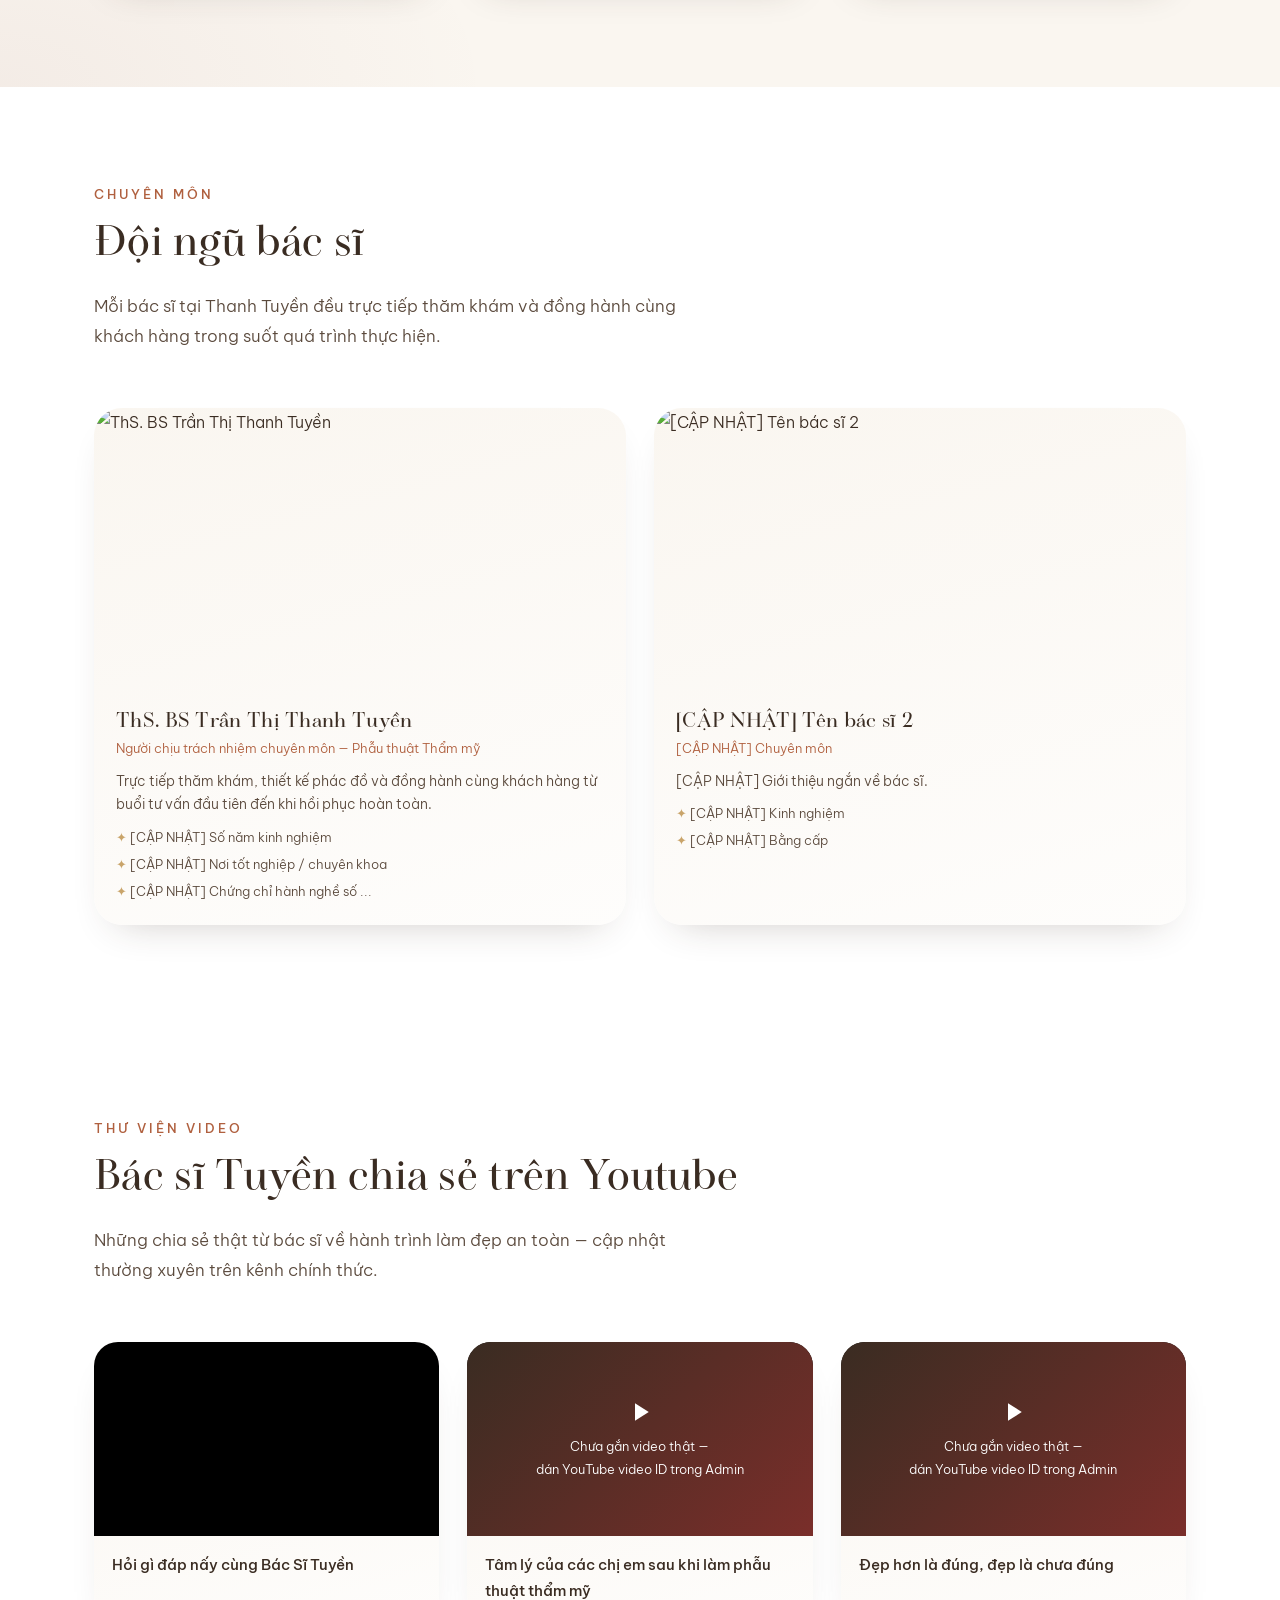
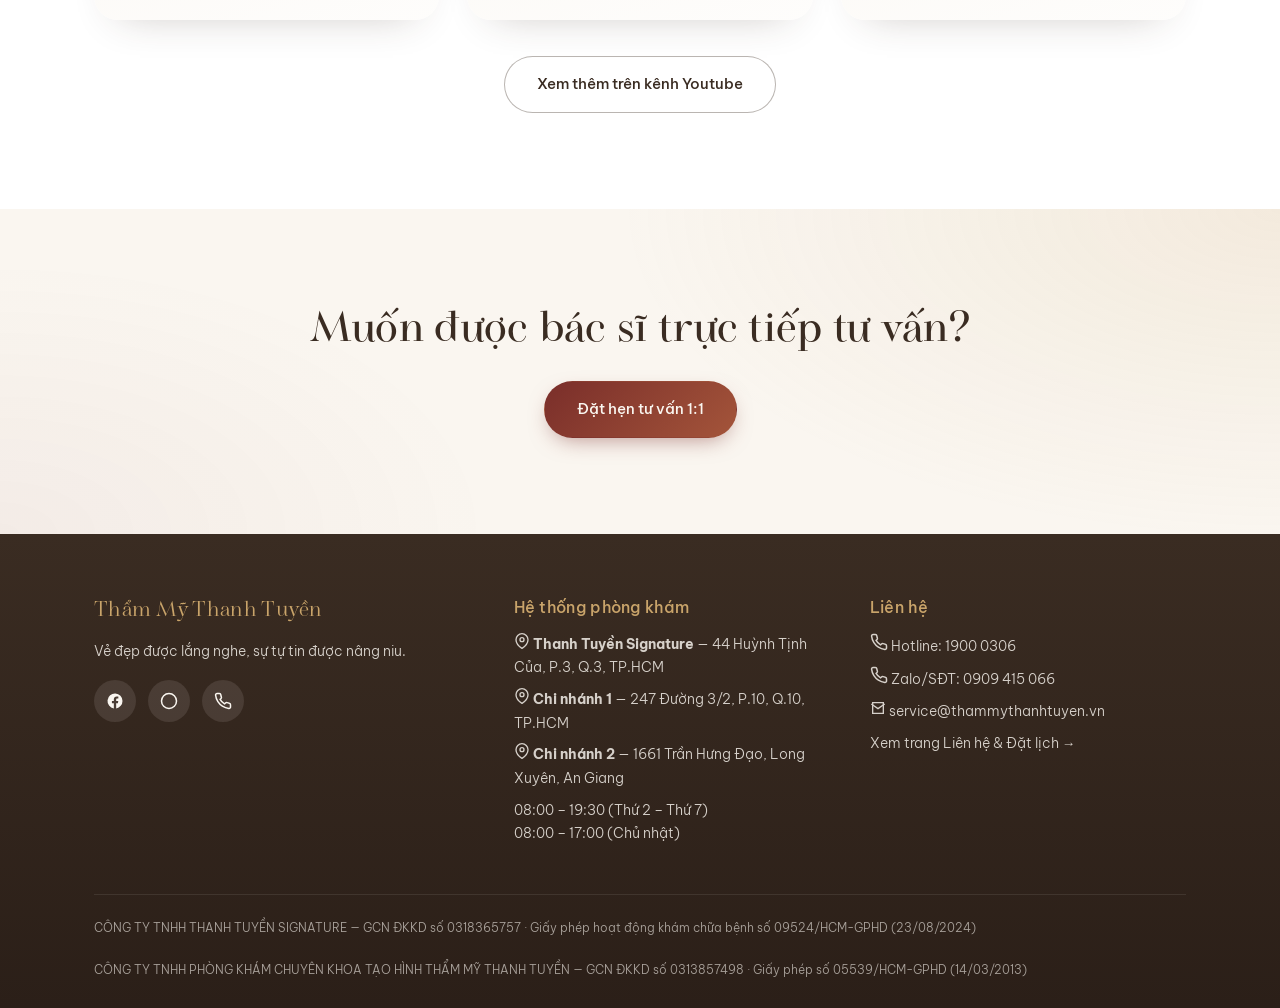
==== commit 8603646f: "Add files via upload" ====
--- a/about-us/index.html
+++ b/about-us/index.html
@@ -8,7 +8,7 @@
 <link rel="preconnect" href="https://fonts.googleapis.com">
 <link rel="preconnect" href="https://fonts.gstatic.com" crossorigin>
 <link href="https://fonts.googleapis.com/css2?family=Cormorant:wght@400;500;600;700&family=Be+Vietnam+Pro:wght@300;400;500;600&display=swap" rel="stylesheet">
-<link rel="stylesheet" href="../assets/style.css">
+<link rel="stylesheet" href="../assets/style.css?v=3">
 </head>
 <body>
 
@@ -87,8 +87,8 @@
   </div>
 </footer>
 
-<script src="../assets/clinic-data.js"></script>
-<script src="../assets/site.js"></script>
+<script src="../assets/clinic-data.js?v=3"></script>
+<script src="../assets/site.js?v=3"></script>
 <script>
   renderHeader('about', '../');
   document.getElementById('pageHero').style.backgroundImage = `url('${CLINIC_DATA.images.aboutHero}')`;
--- a/assets/style.css
+++ b/assets/style.css
@@ -107,7 +107,7 @@
 .treatment-grid{display:grid; grid-template-columns:repeat(auto-fit,minmax(250px,1fr)); gap:32px;}
 .treatment-card{background:linear-gradient(165deg, var(--bg-ivory) 0%, #fff 120%); border-radius:32px; overflow:hidden; box-shadow:0 22px 48px -24px rgba(58,44,34,.28); display:flex; flex-direction:column; transition:transform .45s ease, box-shadow .45s ease;}
 .treatment-card:hover{transform:translateY(-6px); box-shadow:0 30px 60px -22px rgba(58,44,34,.35);}
-.treatment-card .img-wrap{overflow:hidden; height:230px;}
+.treatment-card .img-wrap{display:block; overflow:hidden; height:230px;}
 .treatment-card img{height:230px; object-fit:cover; transition:transform .6s ease;}
 .treatment-card:hover img{transform:scale(1.08);}
 .treatment-body{padding:28px; display:flex; flex-direction:column; gap:10px; flex:1;}
@@ -181,3 +181,71 @@
 /* ===== FADE-UP SCROLL ===== */
 .reveal{opacity:0; transform:translateY(15px); transition:opacity .8s ease, transform .8s ease;}
 .reveal.visible{opacity:1; transform:translateY(0);}
+
+/* ===== BEFORE / AFTER SLIDER ===== */
+.ba-slider{position:relative; overflow:hidden; width:100%; height:100%; cursor:ew-resize; background:#111; touch-action:pan-y;}
+.ba-slider img{position:absolute; top:0; left:0; width:100%; height:100%; object-fit:cover; display:block; pointer-events:none;}
+.ba-before-wrap{position:absolute; inset:0; width:50%; height:100%; overflow:hidden; border-right:2px solid rgba(255,255,255,.85);}
+.ba-handle{position:absolute; top:50%; left:50%; transform:translate(-50%,-50%); width:38px; height:38px; border-radius:50%; background:#fff; display:flex; align-items:center; justify-content:center; box-shadow:0 8px 18px rgba(0,0,0,.35); cursor:ew-resize; z-index:3; color:var(--accent-wine); font-size:14px; font-weight:700;}
+.ba-label{position:absolute; top:12px; font-size:10.5px; letter-spacing:1.5px; text-transform:uppercase; background:rgba(20,14,10,.6); color:#fff; padding:5px 11px; border-radius:999px; z-index:2; font-weight:500;}
+.ba-label-before{left:12px;}
+.ba-label-after{right:12px;}
+.ba-slider-lg{height:460px; border-radius:32px;}
+@media(max-width:640px){ .ba-slider-lg{height:320px;} }
+
+/* ===== VÌ SAO CHỌN CHÚNG TÔI (grid dạng thẻ) ===== */
+.why-grid{display:grid; grid-template-columns:repeat(auto-fit,minmax(260px,1fr)); gap:24px;}
+.why-card{background:linear-gradient(165deg, var(--bg-ivory) 0%, #fff 130%); border-radius:24px; padding:26px; box-shadow:0 16px 36px -24px rgba(58,44,34,.28);}
+.why-card .cred-dot{margin-bottom:14px;}
+.why-card h4{font-size:17px; margin-bottom:6px;}
+.why-card p{font-size:14px; color:#5b4a3d;}
+
+/* ===== ĐỘI NGŨ BÁC SĨ (grid thẻ có ảnh) ===== */
+.doctor-grid{display:grid; grid-template-columns:repeat(auto-fit,minmax(240px,1fr)); gap:28px;}
+.doctor-card{background:linear-gradient(165deg, var(--bg-ivory) 0%, #fff 130%); border-radius:28px; overflow:hidden; box-shadow:0 18px 40px -24px rgba(58,44,34,.3); transition:transform .4s ease;}
+.doctor-card:hover{transform:translateY(-4px);}
+.doctor-card .doc-img{height:280px; overflow:hidden;}
+.doctor-card .doc-img img{width:100%; height:100%; object-fit:cover;}
+.doctor-card .doc-body{padding:22px;}
+.doctor-card h3{font-size:21px; margin-bottom:2px;}
+.doctor-card .doc-title{color:var(--accent-terra); font-size:13px; margin-bottom:10px; display:block;}
+.doctor-card p{font-size:13.5px; color:#5b4a3d; margin-bottom:10px;}
+.doc-highlights{list-style:none; display:flex; flex-direction:column; gap:5px;}
+.doc-highlights li{font-size:12.5px; color:#5b4a3d;}
+.doc-highlights li::before{content:'✦ '; color:var(--accent-brass);}
+
+/* ===== TRANG CHI TIẾT DỊCH VỤ ===== */
+.process-list{list-style:none; counter-reset:step; display:flex; flex-direction:column; gap:18px; margin-top:8px;}
+.process-list li{counter-increment:step; display:flex; gap:16px; align-items:flex-start;}
+.process-list li::before{
+  content:counter(step); flex-shrink:0; width:34px; height:34px; border-radius:50%;
+  background:linear-gradient(135deg, var(--accent-wine), var(--accent-terra)); color:#fff;
+  display:flex; align-items:center; justify-content:center; font-family:var(--font-head); font-weight:700; font-size:15px;
+}
+.process-list li span{padding-top:5px; font-size:15px; color:#5b4a3d;}
+.detail-meta-grid{display:grid; grid-template-columns:repeat(auto-fit,minmax(140px,1fr)); gap:16px; margin:24px 0; padding:20px; background:var(--bg-ivory); border-radius:20px;}
+.detail-meta-grid div{text-align:center;}
+.detail-meta-grid .label{font-size:11.5px; text-transform:uppercase; letter-spacing:1px; color:var(--accent-terra); display:block; margin-bottom:4px;}
+.detail-meta-grid .value{font-family:var(--font-head); font-weight:700; font-size:19px;}
+
+/* ===== BLOG ===== */
+.blog-grid{display:grid; grid-template-columns:repeat(auto-fit,minmax(260px,1fr)); gap:28px;}
+.blog-card{background:linear-gradient(165deg, var(--bg-ivory) 0%, #fff 130%); border-radius:28px; overflow:hidden; box-shadow:0 18px 40px -24px rgba(58,44,34,.28); display:flex; flex-direction:column; transition:transform .4s ease;}
+.blog-card:hover{transform:translateY(-4px);}
+.blog-card .blog-img{height:200px; overflow:hidden;}
+.blog-card .blog-img img{width:100%; height:100%; object-fit:cover; transition:transform .6s ease;}
+.blog-card:hover .blog-img img{transform:scale(1.06);}
+.blog-card .blog-body{padding:24px; display:flex; flex-direction:column; gap:8px; flex:1;}
+.blog-date{font-size:11.5px; letter-spacing:1px; text-transform:uppercase; color:var(--accent-terra);}
+.blog-card h3{font-size:19px;}
+.blog-card p{font-size:14px; color:#5b4a3d;}
+.blog-post-content{max-width:720px; font-size:16.5px; color:#4a382c;}
+.blog-post-content p{margin-bottom:18px;}
+
+/* ===== ĐẶT LỊCH: chọn chi nhánh ===== */
+.branch-radio-group{display:flex; flex-direction:column; gap:10px;}
+.branch-radio{display:flex; align-items:flex-start; gap:10px; padding:12px 14px; border:1px solid rgba(58,44,34,.16); border-radius:14px; cursor:pointer; background:#fff; transition:border-color .2s;}
+.branch-radio:has(input:checked){border-color:var(--accent-terra); background:rgba(176,96,63,.06);}
+.branch-radio input{width:auto; margin-top:3px;}
+.branch-radio .b-name{font-weight:500; font-size:14px;}
+.branch-radio .b-addr{font-size:12.5px; color:#5b4a3d;}
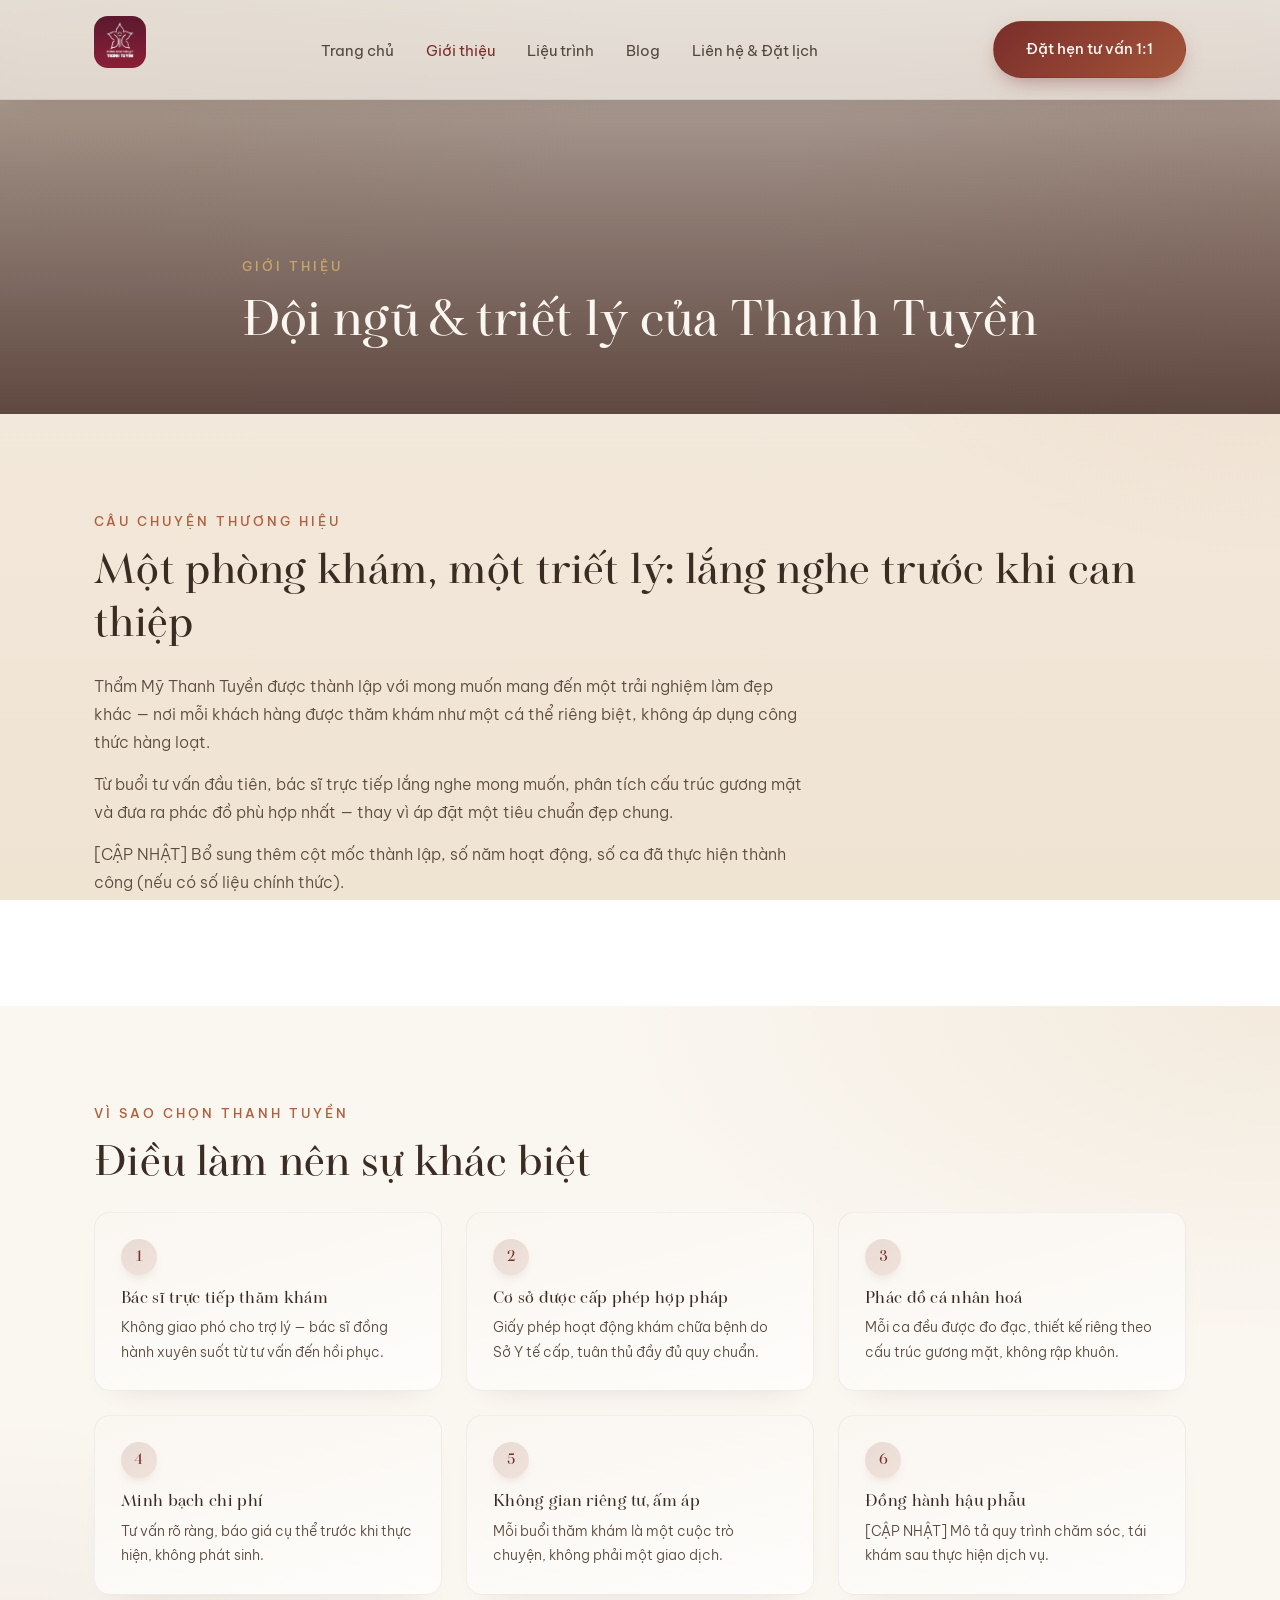
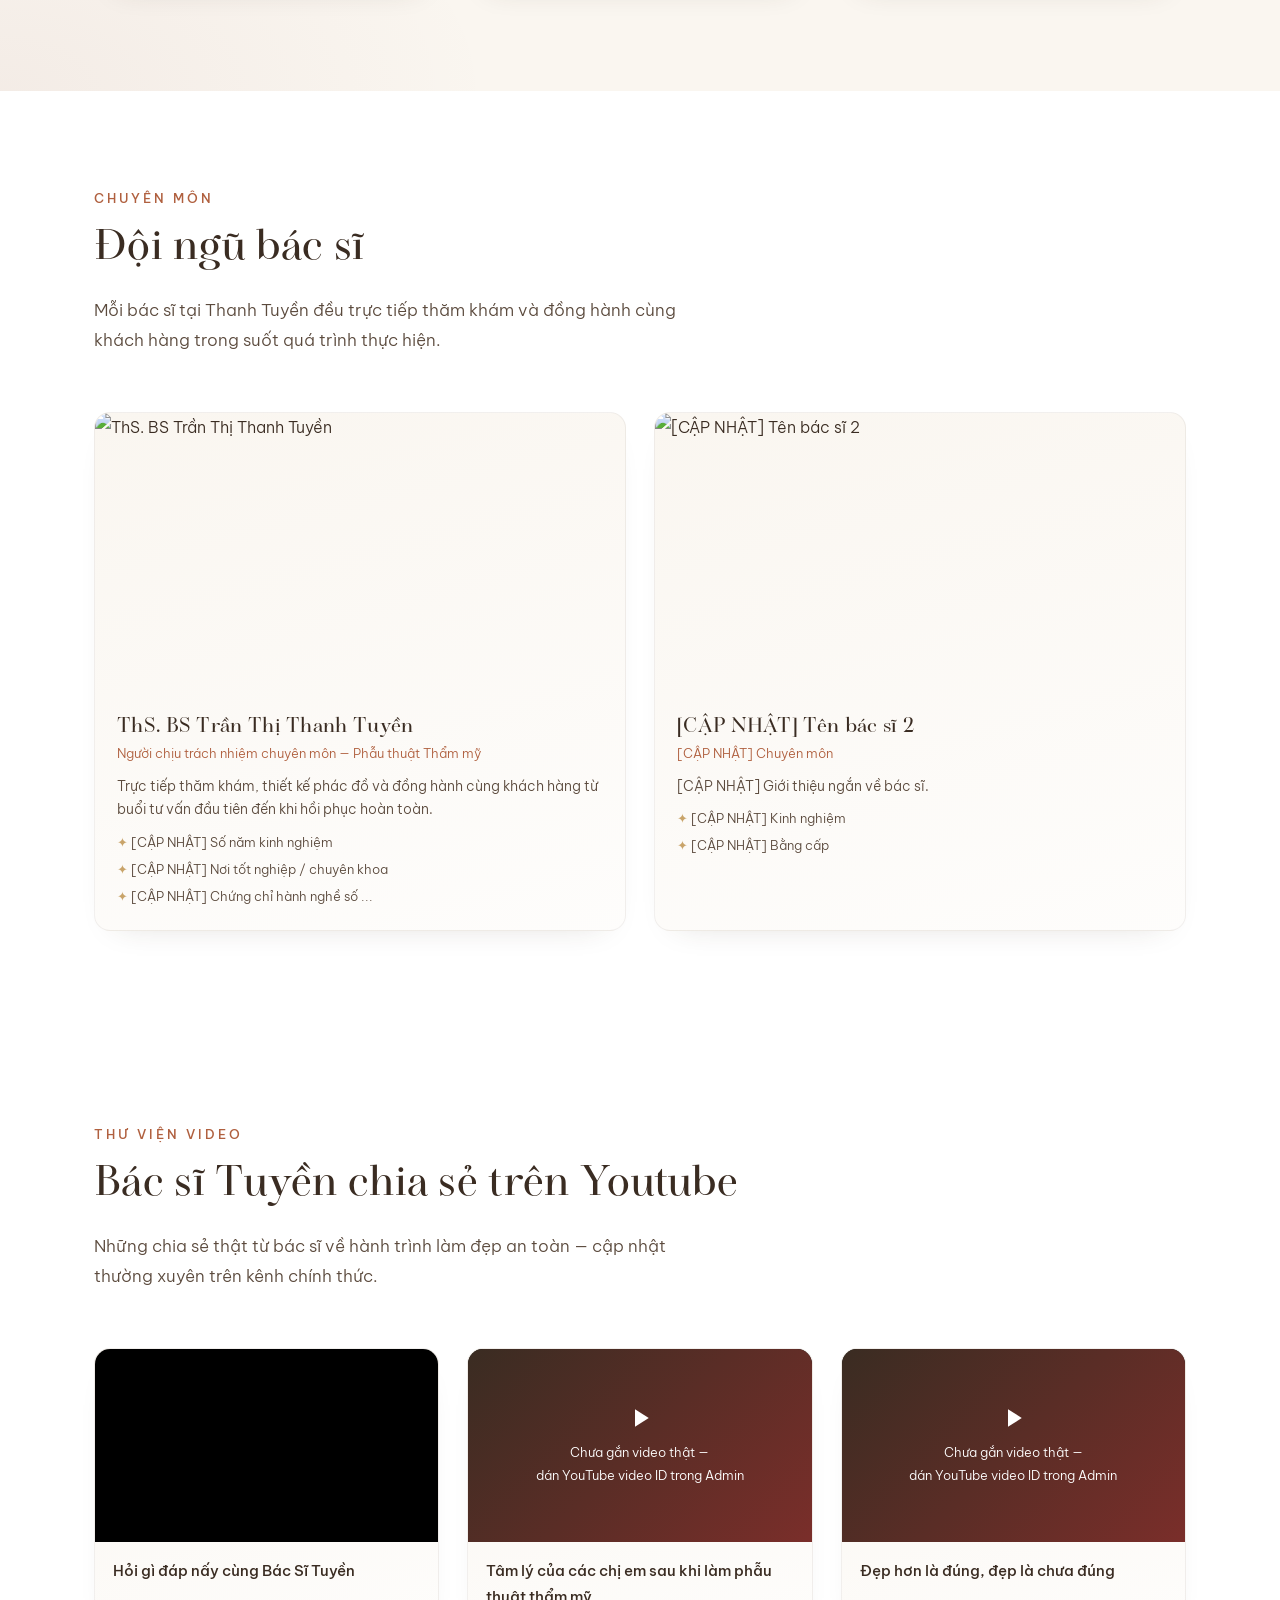
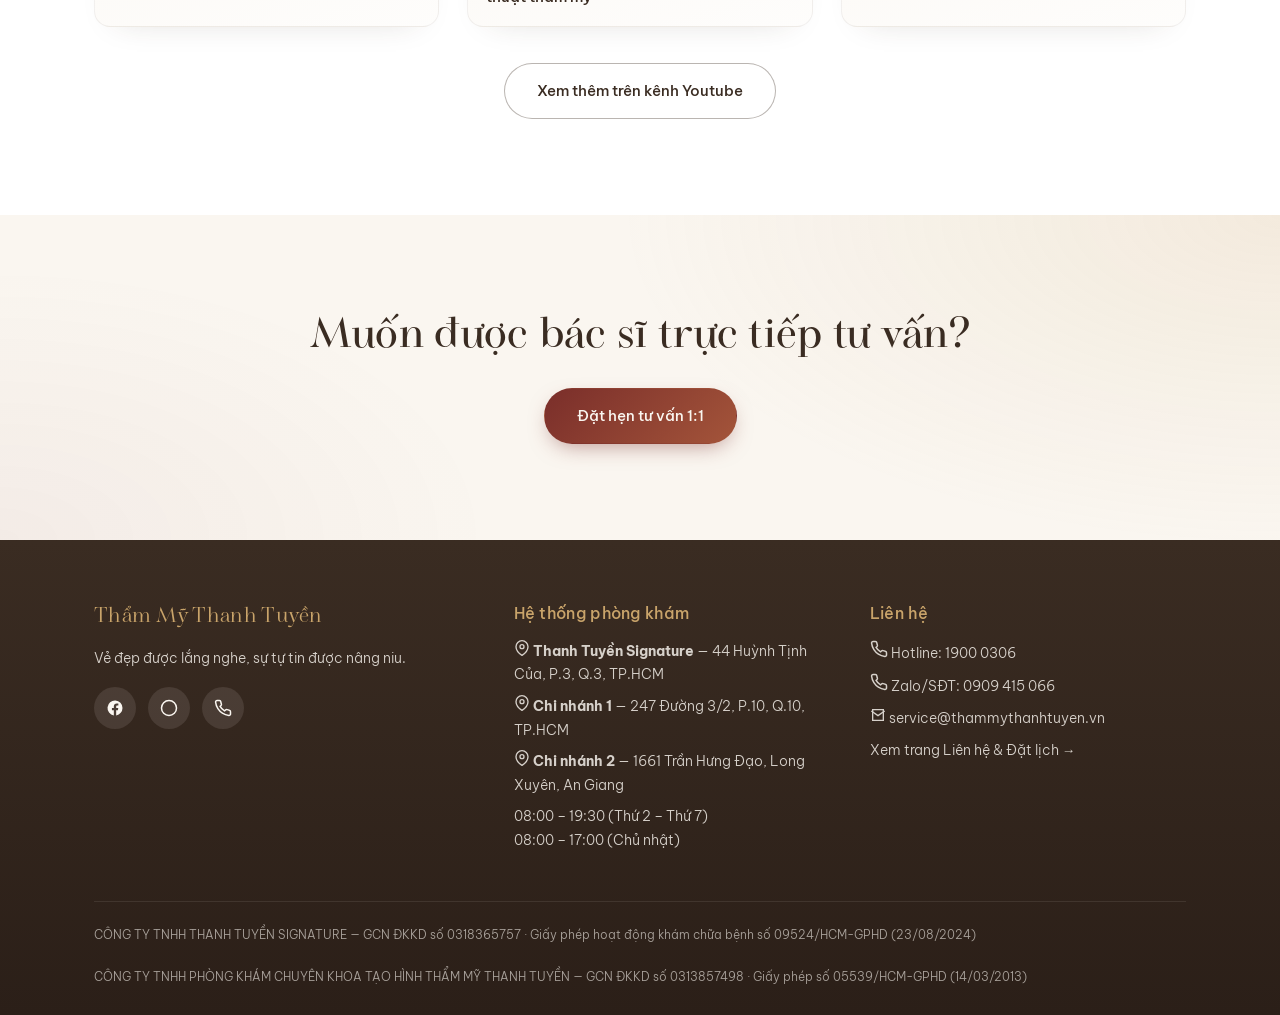
==== commit 9666ccf6: "Add files via upload" ====
--- a/about-us/index.html
+++ b/about-us/index.html
@@ -8,7 +8,7 @@
 <link rel="preconnect" href="https://fonts.googleapis.com">
 <link rel="preconnect" href="https://fonts.gstatic.com" crossorigin>
 <link href="https://fonts.googleapis.com/css2?family=Cormorant:wght@400;500;600;700&family=Be+Vietnam+Pro:wght@300;400;500;600&display=swap" rel="stylesheet">
-<link rel="stylesheet" href="../assets/style.css?v=3">
+<link rel="stylesheet" href="../assets/style.css?v=4">
 </head>
 <body>
 
@@ -87,8 +87,8 @@
   </div>
 </footer>
 
-<script src="../assets/clinic-data.js?v=3"></script>
-<script src="../assets/site.js?v=3"></script>
+<script src="../assets/clinic-data.js?v=4"></script>
+<script src="../assets/site.js?v=4"></script>
 <script>
   renderHeader('about', '../');
   document.getElementById('pageHero').style.backgroundImage = `url('${CLINIC_DATA.images.aboutHero}')`;
--- a/assets/style.css
+++ b/assets/style.css
@@ -97,15 +97,15 @@
 .split-row{display:grid; grid-template-columns:1fr; gap:40px; align-items:center;}
 @media(min-width:860px){ .split-row{grid-template-columns:1fr 1fr; gap:64px;} .split-row.reverse .split-img{order:2;} }
 .split-img{position:relative;}
-.split-img img{width:100%; height:auto; aspect-ratio:4/5; object-fit:cover; border-radius:32px 200px 32px 32px; box-shadow:0 30px 60px -28px rgba(58,44,34,.35); transition:transform .6s ease;}
-.split-row.reverse .split-img img{border-radius:200px 32px 32px 32px;}
+.split-img img{width:100%; height:auto; aspect-ratio:4/5; object-fit:cover; border-radius:20px; box-shadow:0 24px 48px -26px rgba(58,44,34,.3); transition:transform .6s ease; border:1px solid rgba(201,164,106,.35);}
+.split-row.reverse .split-img img{border-radius:20px;}
 .split-img:hover img{transform:scale(1.02);}
 .split-text h2{margin-bottom:18px;}
 .split-text p{color:#5b4a3d; font-size:16px; margin-bottom:14px;}
 
 /* ===== TREATMENTS ===== */
 .treatment-grid{display:grid; grid-template-columns:repeat(auto-fit,minmax(250px,1fr)); gap:32px;}
-.treatment-card{background:linear-gradient(165deg, var(--bg-ivory) 0%, #fff 120%); border-radius:32px; overflow:hidden; box-shadow:0 22px 48px -24px rgba(58,44,34,.28); display:flex; flex-direction:column; transition:transform .45s ease, box-shadow .45s ease;}
+.treatment-card{background:linear-gradient(165deg, var(--bg-ivory) 0%, #fff 120%); border-radius:18px; overflow:hidden; box-shadow:0 18px 40px -26px rgba(58,44,34,.22); border:1px solid rgba(58,44,34,.06); display:flex; flex-direction:column; transition:transform .35s ease, box-shadow .35s ease;}
 .treatment-card:hover{transform:translateY(-6px); box-shadow:0 30px 60px -22px rgba(58,44,34,.35);}
 .treatment-card .img-wrap{display:block; overflow:hidden; height:230px;}
 .treatment-card img{height:230px; object-fit:cover; transition:transform .6s ease;}
@@ -128,7 +128,7 @@
 
 /* ===== TESTIMONIALS ===== */
 .testi-grid{display:grid; grid-template-columns:repeat(auto-fit,minmax(280px,1fr)); gap:28px;}
-.testi-card{background:linear-gradient(165deg, var(--bg-ivory) 0%, #fff 130%); border-radius:28px; padding:32px; box-shadow:0 18px 40px -26px rgba(58,44,34,.3); transition:transform .4s ease, box-shadow .4s ease;}
+.testi-card{background:linear-gradient(165deg, var(--bg-ivory) 0%, #fff 130%); border-radius:16px; padding:32px; box-shadow:0 14px 32px -24px rgba(58,44,34,.22); border:1px solid rgba(58,44,34,.06); transition:transform .35s ease, box-shadow .35s ease;}
 .testi-card:hover{transform:translateY(-4px); box-shadow:0 26px 50px -24px rgba(58,44,34,.35);}
 .testi-quote{font-family:var(--font-head); font-size:19px; font-weight:700; margin-bottom:20px;}
 .testi-who{display:flex; align-items:center; gap:12px;}
@@ -138,7 +138,7 @@
 
 /* ===== YOUTUBE VIDEO GRID ===== */
 .video-grid{display:grid; grid-template-columns:repeat(auto-fit,minmax(280px,1fr)); gap:28px;}
-.video-card{background:linear-gradient(165deg, var(--bg-ivory) 0%, #fff 130%); border-radius:24px; overflow:hidden; box-shadow:0 18px 40px -26px rgba(58,44,34,.3); transition:transform .4s ease;}
+.video-card{background:linear-gradient(165deg, var(--bg-ivory) 0%, #fff 130%); border-radius:16px; overflow:hidden; box-shadow:0 14px 32px -24px rgba(58,44,34,.22); border:1px solid rgba(58,44,34,.06); transition:transform .35s ease;}
 .video-card:hover{transform:translateY(-4px);}
 .video-frame-wrap{position:relative; padding-top:56.25%; background:#000;}
 .video-frame-wrap iframe{position:absolute; inset:0; width:100%; height:100%; border:0;}
@@ -146,7 +146,7 @@
 .video-title{padding:16px 18px; font-size:15px; font-weight:500;}
 
 /* ===== BOOKING FORM ===== */
-.booking-wrap{display:grid; grid-template-columns:1fr; gap:0; background:linear-gradient(135deg, var(--text-main) 0%, #4a241d 55%, var(--accent-wine) 145%); border-radius:32px; overflow:hidden; box-shadow:0 30px 60px -28px rgba(58,44,34,.4);}
+.booking-wrap{display:grid; grid-template-columns:1fr; gap:0; background:linear-gradient(135deg, var(--text-main) 0%, #4a241d 55%, var(--accent-wine) 145%); border-radius:20px; overflow:hidden; box-shadow:0 24px 50px -26px rgba(58,44,34,.35);}
 @media(min-width:900px){ .booking-wrap{grid-template-columns:0.9fr 1.1fr;} }
 .booking-info{padding:56px 44px; color:var(--bg-ivory);}
 .booking-info h3{font-size:30px; margin-bottom:16px;}
@@ -164,7 +164,7 @@
 .slot-btn.active{background:linear-gradient(135deg, var(--accent-wine), var(--accent-terra)); color:#fff; border-color:transparent;}
 .slot-btn.disabled{opacity:.35; text-decoration:line-through; cursor:not-allowed;}
 #bookingStatus{font-size:13.5px; margin-top:6px; min-height:18px;}
-.map-embed{border-radius:24px; overflow:hidden; margin-top:40px; box-shadow:0 22px 46px -26px rgba(58,44,34,.3);}
+.map-embed{border-radius:16px; overflow:hidden; margin-top:40px; box-shadow:0 18px 38px -24px rgba(58,44,34,.25);}
 .map-embed iframe{width:100%; height:340px; border:0; display:block;}
 
 /* ===== FOOTER ===== */
@@ -190,19 +190,19 @@
 .ba-label{position:absolute; top:12px; font-size:10.5px; letter-spacing:1.5px; text-transform:uppercase; background:rgba(20,14,10,.6); color:#fff; padding:5px 11px; border-radius:999px; z-index:2; font-weight:500;}
 .ba-label-before{left:12px;}
 .ba-label-after{right:12px;}
-.ba-slider-lg{height:460px; border-radius:32px;}
+.ba-slider-lg{height:460px; border-radius:18px;}
 @media(max-width:640px){ .ba-slider-lg{height:320px;} }
 
 /* ===== VÌ SAO CHỌN CHÚNG TÔI (grid dạng thẻ) ===== */
 .why-grid{display:grid; grid-template-columns:repeat(auto-fit,minmax(260px,1fr)); gap:24px;}
-.why-card{background:linear-gradient(165deg, var(--bg-ivory) 0%, #fff 130%); border-radius:24px; padding:26px; box-shadow:0 16px 36px -24px rgba(58,44,34,.28);}
+.why-card{background:linear-gradient(165deg, var(--bg-ivory) 0%, #fff 130%); border-radius:16px; padding:26px; box-shadow:0 14px 30px -24px rgba(58,44,34,.2); border:1px solid rgba(58,44,34,.06);}
 .why-card .cred-dot{margin-bottom:14px;}
 .why-card h4{font-size:17px; margin-bottom:6px;}
 .why-card p{font-size:14px; color:#5b4a3d;}
 
 /* ===== ĐỘI NGŨ BÁC SĨ (grid thẻ có ảnh) ===== */
 .doctor-grid{display:grid; grid-template-columns:repeat(auto-fit,minmax(240px,1fr)); gap:28px;}
-.doctor-card{background:linear-gradient(165deg, var(--bg-ivory) 0%, #fff 130%); border-radius:28px; overflow:hidden; box-shadow:0 18px 40px -24px rgba(58,44,34,.3); transition:transform .4s ease;}
+.doctor-card{background:linear-gradient(165deg, var(--bg-ivory) 0%, #fff 130%); border-radius:16px; overflow:hidden; box-shadow:0 14px 32px -24px rgba(58,44,34,.22); border:1px solid rgba(58,44,34,.06); transition:transform .35s ease;}
 .doctor-card:hover{transform:translateY(-4px);}
 .doctor-card .doc-img{height:280px; overflow:hidden;}
 .doctor-card .doc-img img{width:100%; height:100%; object-fit:cover;}
@@ -230,7 +230,7 @@
 
 /* ===== BLOG ===== */
 .blog-grid{display:grid; grid-template-columns:repeat(auto-fit,minmax(260px,1fr)); gap:28px;}
-.blog-card{background:linear-gradient(165deg, var(--bg-ivory) 0%, #fff 130%); border-radius:28px; overflow:hidden; box-shadow:0 18px 40px -24px rgba(58,44,34,.28); display:flex; flex-direction:column; transition:transform .4s ease;}
+.blog-card{background:linear-gradient(165deg, var(--bg-ivory) 0%, #fff 130%); border-radius:16px; overflow:hidden; box-shadow:0 14px 32px -24px rgba(58,44,34,.22); border:1px solid rgba(58,44,34,.06); display:flex; flex-direction:column; transition:transform .35s ease;}
 .blog-card:hover{transform:translateY(-4px);}
 .blog-card .blog-img{height:200px; overflow:hidden;}
 .blog-card .blog-img img{width:100%; height:100%; object-fit:cover; transition:transform .6s ease;}
@@ -249,3 +249,37 @@
 .branch-radio input{width:auto; margin-top:3px;}
 .branch-radio .b-name{font-weight:500; font-size:14px;}
 .branch-radio .b-addr{font-size:12.5px; color:#5b4a3d;}
+
+/* ===== DẢI THỐNG KÊ TIN CẬY (Trust bar) — thay cho cảm giác "kể chuyện" kiểu BĐS ===== */
+.trust-bar{
+  display:grid; grid-template-columns:repeat(2,1fr); gap:0;
+  background:var(--bg-ivory); border-top:1px solid rgba(58,44,34,.08); border-bottom:1px solid rgba(58,44,34,.08);
+}
+@media(min-width:700px){ .trust-bar{grid-template-columns:repeat(4,1fr);} }
+.trust-item{
+  padding:28px 20px; text-align:center; border-right:1px solid rgba(58,44,34,.08);
+}
+.trust-item:nth-child(2n){border-right:none;}
+@media(min-width:700px){ .trust-item{border-right:1px solid rgba(58,44,34,.08);} .trust-item:nth-child(2n){border-right:1px solid rgba(58,44,34,.08);} .trust-item:last-child{border-right:none;} }
+.trust-item .value{font-family:var(--font-head); font-weight:700; font-size:clamp(24px,3vw,34px); color:var(--accent-wine); display:block;}
+.trust-item .label{font-size:12.5px; color:#5b4a3d; letter-spacing:.3px; margin-top:4px; display:block;}
+
+/* ===== Ô THÔNG SỐ DỊCH VỤ (spec) — thay cho meta-row kiểu specs BĐS ===== */
+.spec-row{display:flex; gap:10px; margin-top:auto; padding-top:16px; border-top:1px solid rgba(58,44,34,.08);}
+.spec-item{flex:1; display:flex; flex-direction:column; align-items:center; text-align:center; gap:4px; padding:10px 6px; background:var(--bg-ivory); border-radius:12px;}
+.spec-item .spec-icon{color:var(--accent-terra);}
+.spec-item .spec-value{font-family:var(--font-head); font-weight:700; font-size:14.5px; color:var(--text-main);}
+.spec-item .spec-value.price{color:var(--accent-wine);}
+.spec-item .spec-label{font-size:10.5px; text-transform:uppercase; letter-spacing:.6px; color:#8a7a6c;}
+
+/* ===== ICON-CHECKLIST (thay cho split-row kể chuyện) ===== */
+.icon-checklist{display:grid; grid-template-columns:repeat(2,1fr); gap:20px;}
+@media(min-width:700px){ .icon-checklist{grid-template-columns:repeat(4,1fr);} }
+.icon-check-item{text-align:center; padding:18px 12px;}
+.icon-check-item .ic-circle{
+  width:56px; height:56px; border-radius:50%; margin:0 auto 14px; background:#fff;
+  border:1px solid rgba(201,164,106,.4); display:flex; align-items:center; justify-content:center; color:var(--accent-wine);
+  box-shadow:0 10px 22px -14px rgba(58,44,34,.35);
+}
+.icon-check-item h4{font-size:14.5px; font-weight:500; font-family:var(--font-body); margin-bottom:4px;}
+.icon-check-item p{font-size:12.5px; color:#5b4a3d;}
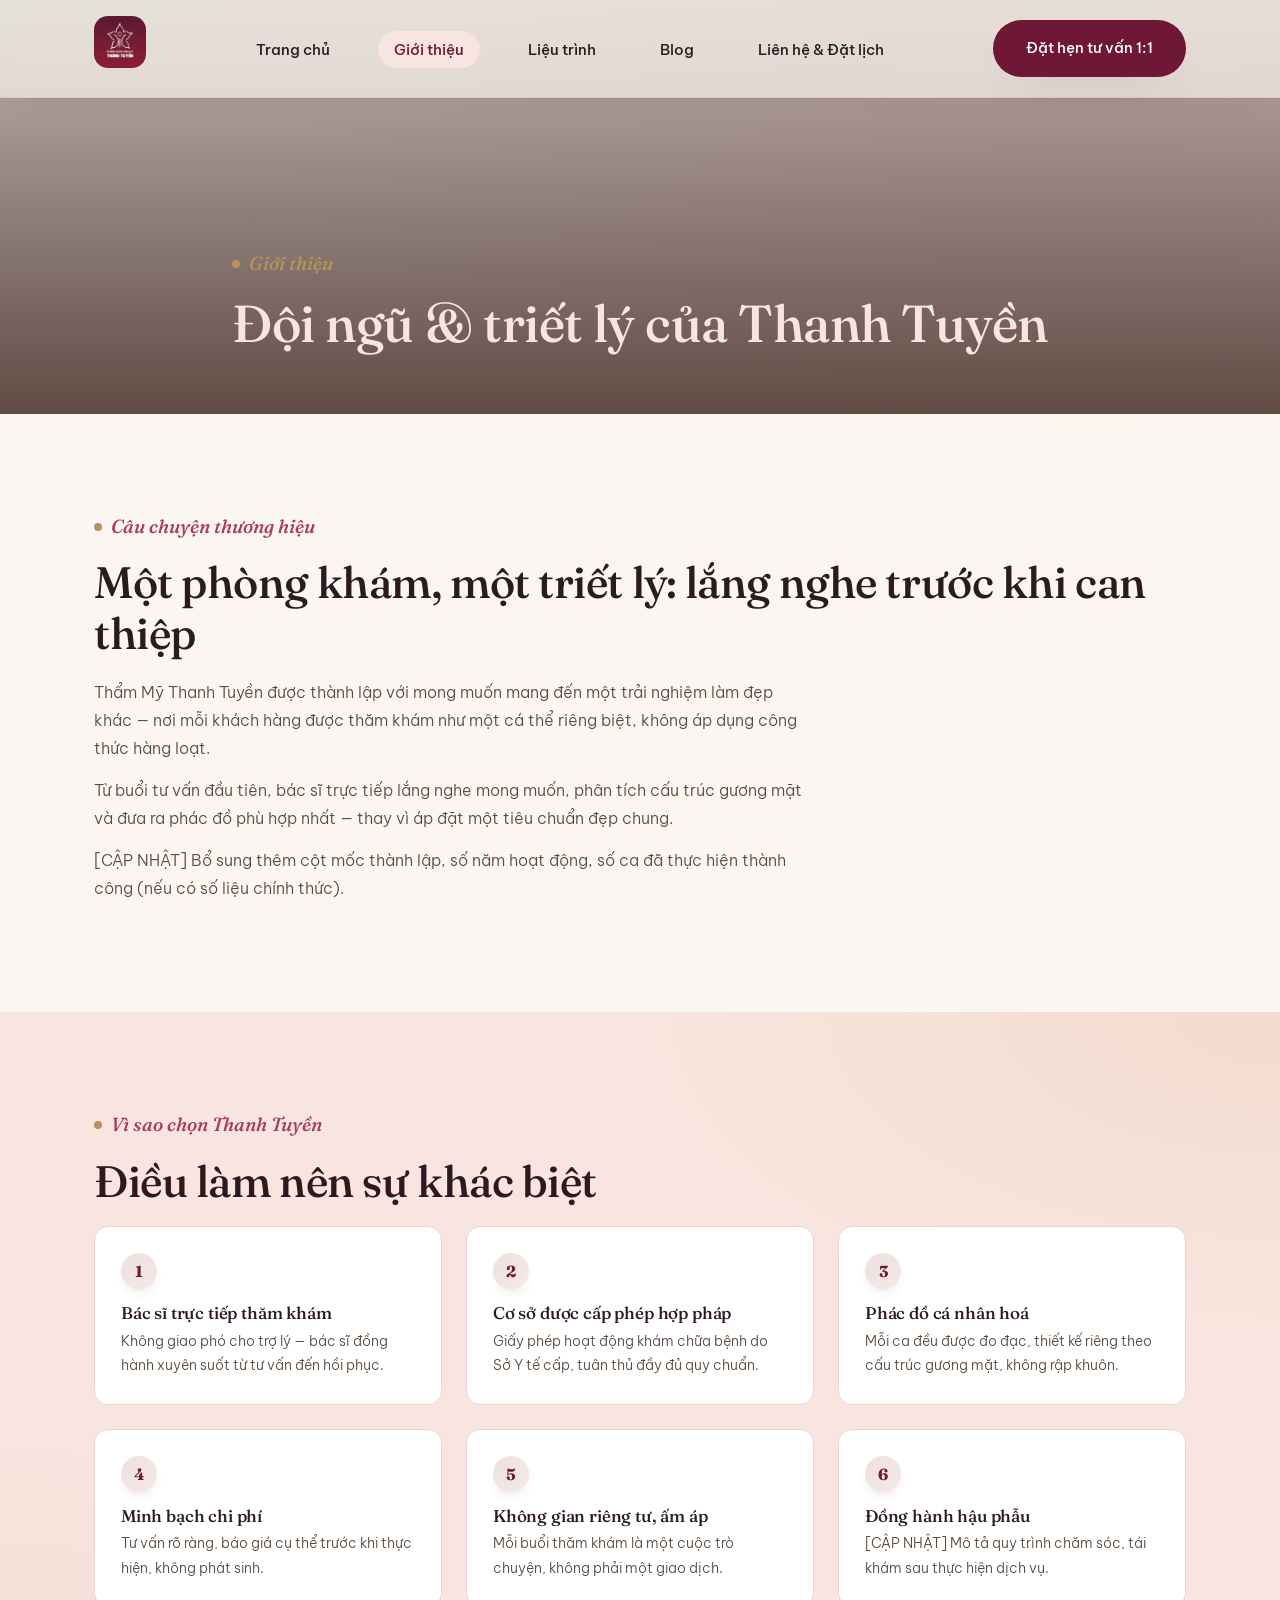
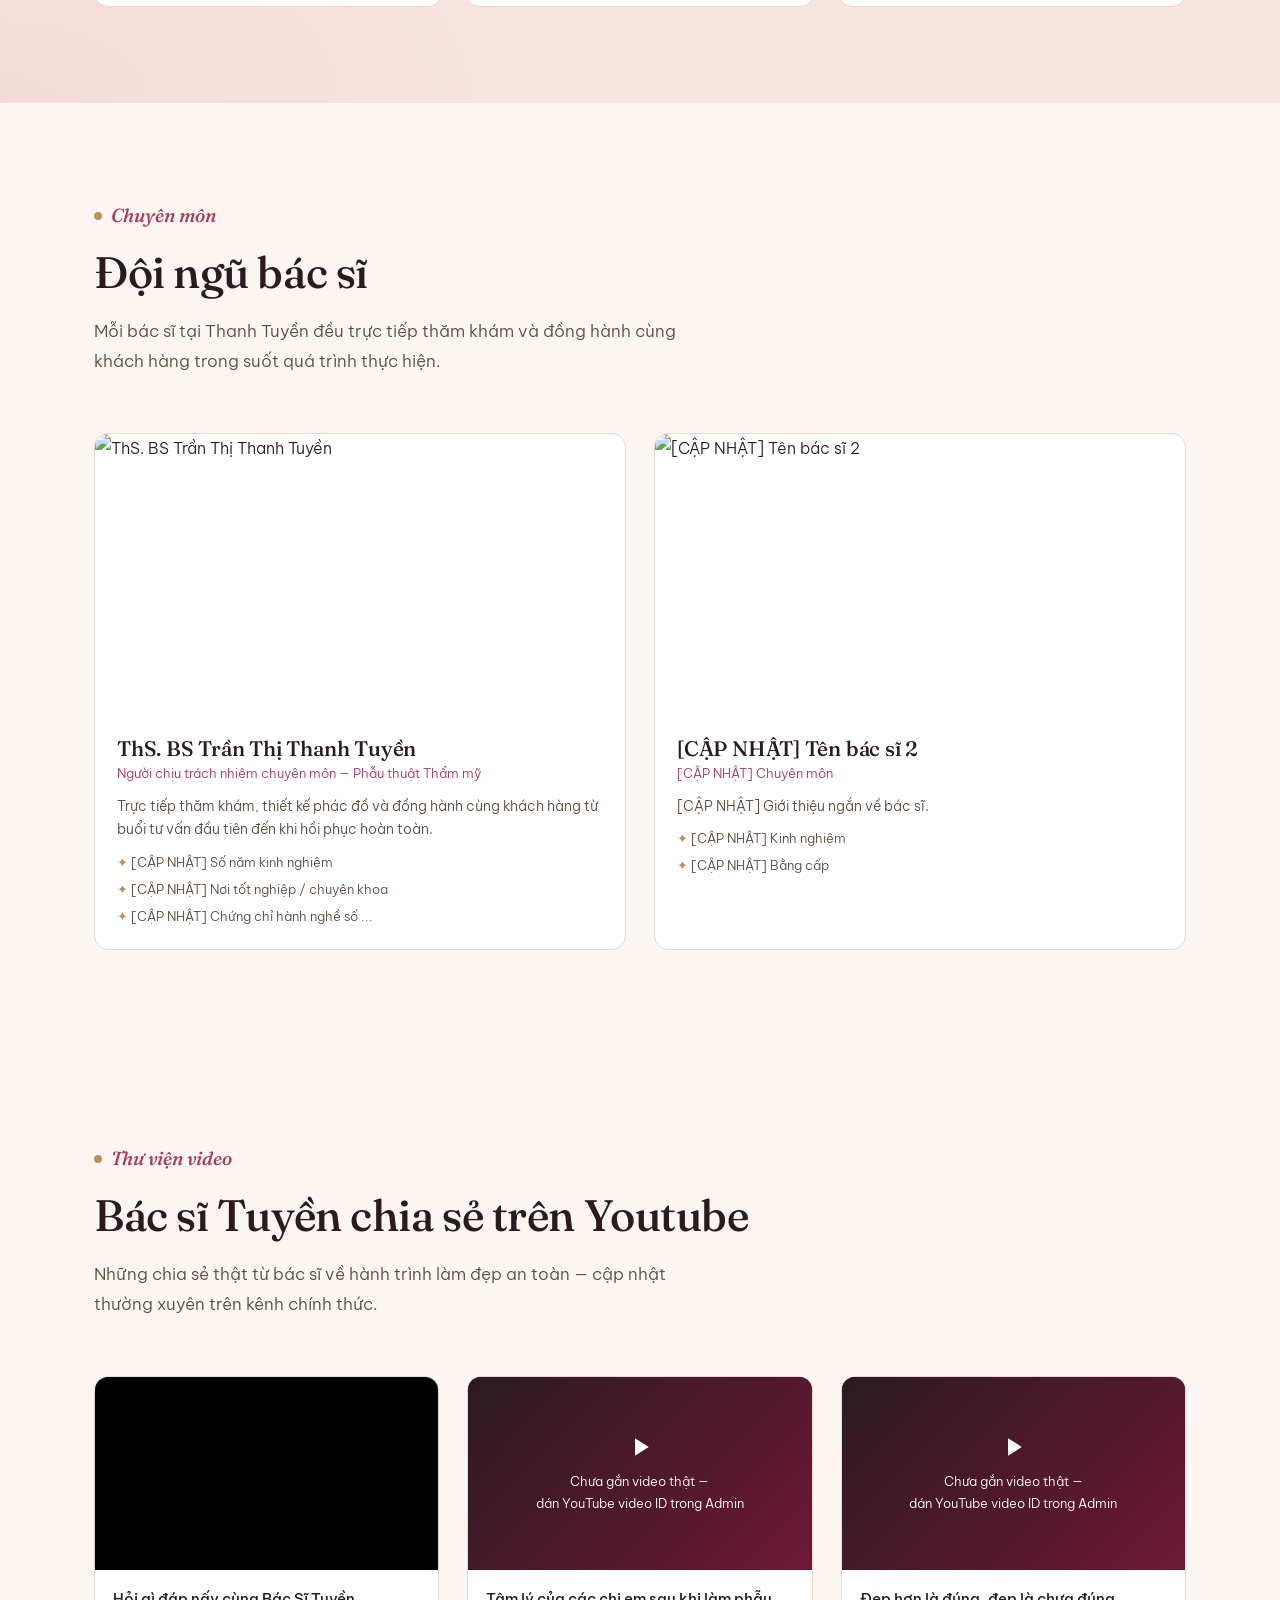
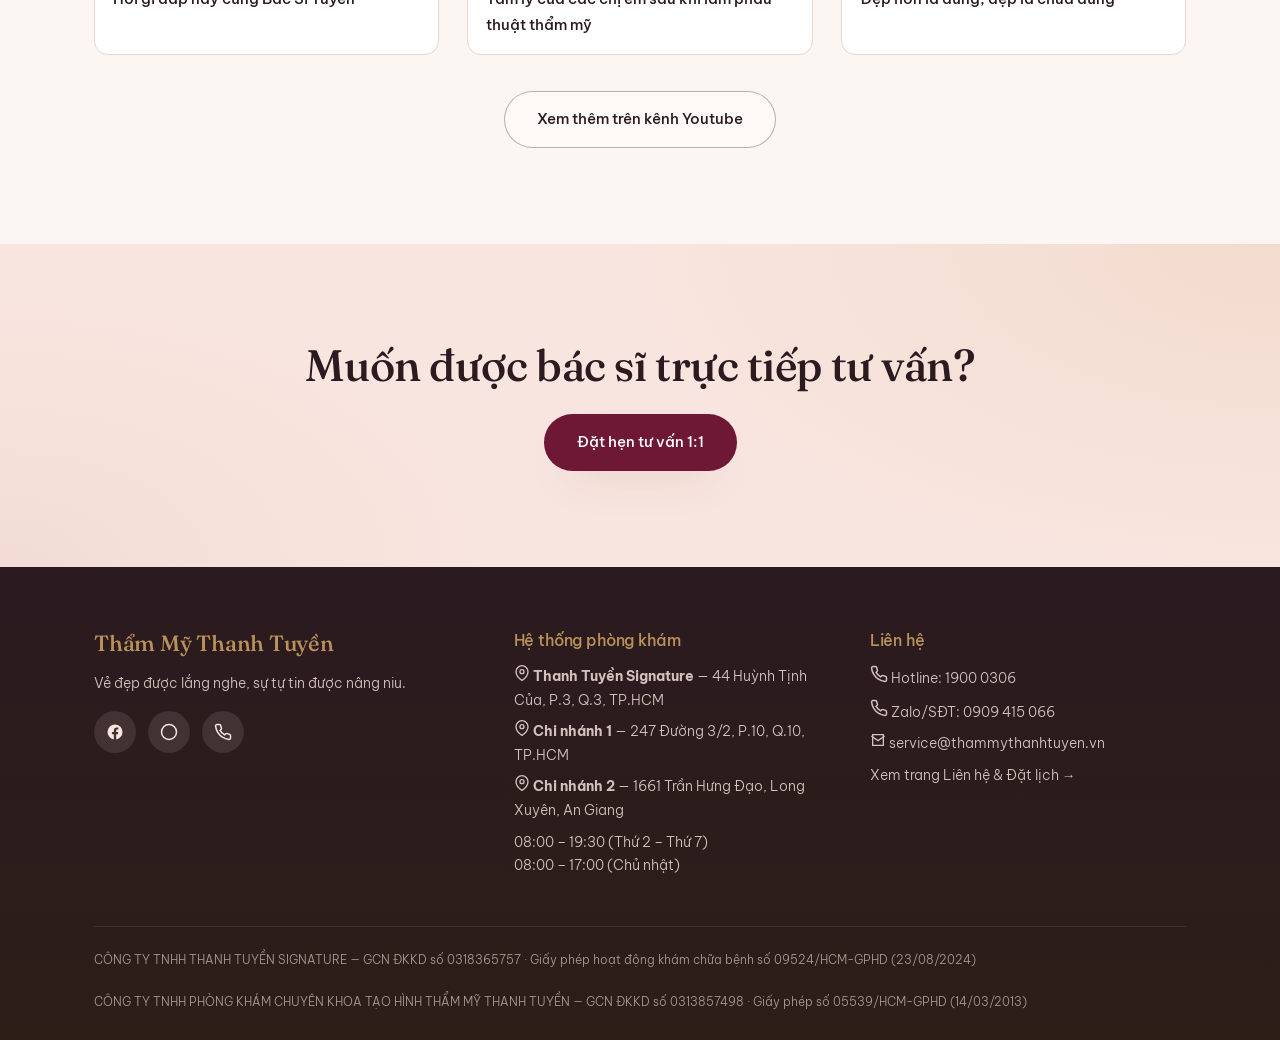
==== commit a5f315bf: "Add files via upload" ====
--- a/about-us/index.html
+++ b/about-us/index.html
@@ -7,8 +7,8 @@
 <link rel="icon" type="image/png" href="../assets/images/favicon.png">
 <link rel="preconnect" href="https://fonts.googleapis.com">
 <link rel="preconnect" href="https://fonts.gstatic.com" crossorigin>
-<link href="https://fonts.googleapis.com/css2?family=Cormorant:wght@400;500;600;700&family=Be+Vietnam+Pro:wght@300;400;500;600&display=swap" rel="stylesheet">
-<link rel="stylesheet" href="../assets/style.css?v=4">
+<link href="https://fonts.googleapis.com/css2?family=Fraunces:ital,opsz,wght@0,9..144,300;0,9..144,400;0,9..144,500;0,9..144,600;0,9..144,700;1,9..144,400;1,9..144,500&family=Be+Vietnam+Pro:wght@300;400;500;600&display=swap" rel="stylesheet">
+<link rel="stylesheet" href="../assets/style.css?v=6">
 </head>
 <body>
 
@@ -87,8 +87,8 @@
   </div>
 </footer>
 
-<script src="../assets/clinic-data.js?v=4"></script>
-<script src="../assets/site.js?v=4"></script>
+<script src="../assets/clinic-data.js?v=6"></script>
+<script src="../assets/site.js?v=6"></script>
 <script>
   renderHeader('about', '../');
   document.getElementById('pageHero').style.backgroundImage = `url('${CLINIC_DATA.images.aboutHero}')`;
--- a/assets/style.css
+++ b/assets/style.css
@@ -17,13 +17,18 @@
   font-display:swap;
 }
 :root{
-  --bg-sand:#F3E9DC;
-  --bg-ivory:#FAF6F0;
-  --text-main:#3A2C22;
-  --accent-wine:#7A2E2A;
-  --accent-terra:#B0603F;
-  --accent-brass:#C9A46A;
-  --font-head:'Balerno', 'Cormorant', serif;
+  /* ===== BẢNG MÀU MỚI (lấy cảm hứng từ bản thiết kế bạn gửi) ===== */
+  --bg-sand:#FBF6F1;      /* nền chính - ivory ấm */
+  --bg-ivory:#F9E5DF;     /* nền phụ/alt - hồng đào rất nhạt */
+  --text-main:#2B1A20;    /* chữ chính - đen ấm */
+  --accent-wine:#6E1836;  /* thương hiệu chính - nút, tiêu đề nhấn */
+  --accent-terra:#A83A5C; /* điểm nhấn trung - hover, icon */
+  --accent-brass:#B8925A; /* điểm nhấn kim loại - dùng tiết chế */
+  --line:#E7D6D2;         /* đường viền mảnh */
+  --radius-m:14px;
+  --radius-l:28px;
+  --shadow-soft:0 20px 45px -25px rgba(59,11,30,.35);
+  --font-head:'Fraunces', serif;
   --font-body:'Be Vietnam Pro', sans-serif;
 }
 *{box-sizing:border-box; margin:0; padding:0;}
@@ -31,12 +36,11 @@
 body{
   font-family:var(--font-body); color:var(--text-main); line-height:1.75; font-weight:300; -webkit-font-smoothing:antialiased;
   background:
-    radial-gradient(900px 500px at 8% 0%, rgba(201,164,106,.16), transparent 60%),
-    radial-gradient(900px 600px at 100% 25%, rgba(176,96,63,.10), transparent 55%),
-    linear-gradient(180deg, #F7F1E6 0%, var(--bg-sand) 40%, #EFE3D2 100%);
+    radial-gradient(120% 100% at 85% -10%, var(--bg-ivory), transparent 60%),
+    var(--bg-sand);
   background-attachment:fixed;
 }
-h1,h2,h3,h4{font-family:var(--font-head); font-weight:700; line-height:1.2; letter-spacing:.3px;}
+h1,h2,h3,h4{font-family:var(--font-head); font-weight:500; line-height:1.15; letter-spacing:-0.01em;}
 a{color:inherit; text-decoration:none;}
 img{max-width:100%; display:block;}
 .container{max-width:1140px; margin:0 auto; padding:0 24px;}
@@ -47,14 +51,18 @@
     radial-gradient(900px 500px at 0% 100%, rgba(122,46,42,.05), transparent 55%),
     var(--bg-ivory);
 }
-.section-label{font-size:13px; letter-spacing:3px; text-transform:uppercase; color:var(--accent-terra); font-weight:500; margin-bottom:14px; display:block;}
+.section-label{
+  font-family:var(--font-head); font-style:italic; font-size:19px; font-weight:500;
+  color:var(--accent-terra); margin-bottom:14px; display:inline-flex; align-items:center; gap:9px;
+}
+.section-label::before{content:''; width:8px; height:8px; border-radius:50%; background:var(--accent-brass); flex:none;}
 .section-title{font-size:clamp(30px,4vw,44px); margin-bottom:20px;}
 .section-sub{max-width:620px; font-size:17px; color:#5b4a3d; margin-bottom:56px;}
 
 /* ===== BUTTONS ===== */
 .btn{display:inline-flex; align-items:center; gap:8px; padding:14px 32px; border-radius:999px; font-size:15px; font-weight:500; cursor:pointer; border:1px solid transparent; transition:all .35s ease;}
-.btn-primary{background:linear-gradient(135deg, var(--accent-wine) 0%, var(--accent-terra) 130%); color:var(--bg-ivory); box-shadow:0 8px 22px -8px rgba(122,46,42,.55);}
-.btn-primary:hover{transform:translateY(-2px); box-shadow:0 16px 32px -10px rgba(122,46,42,.55);}
+.btn-primary{background:var(--accent-wine); color:#fff; box-shadow:var(--shadow-soft);}
+.btn-primary:hover{background:#54132C; transform:translateY(-2px);}
 .btn-outline{border-color:rgba(58,44,34,.35); color:var(--text-main); background:rgba(255,255,255,.35);}
 .btn-outline:hover{background:var(--text-main); color:var(--bg-ivory); border-color:var(--text-main); transform:translateY(-2px);}
 .btn-ghost-light{border:1px solid rgba(250,246,240,.6); color:var(--bg-ivory); backdrop-filter:blur(6px);}
@@ -66,8 +74,8 @@
 .logo{font-family:var(--font-head); font-size:24px; font-weight:700; color:var(--accent-wine);}
 .logo span{font-weight:400; color:var(--text-main);}
 nav ul{display:flex; gap:32px; list-style:none;}
-nav a{font-size:14.5px; font-weight:400; opacity:.85; transition:opacity .2s;}
-nav a:hover, nav a.active{opacity:1; color:var(--accent-wine);}
+nav a{font-size:14.5px; font-weight:500; padding:9px 16px; border-radius:999px; transition:background .25s, color .25s;}
+nav a:hover, nav a.active{background:var(--bg-ivory); color:var(--accent-wine);}
 .nav-cta{display:none;}
 @media(min-width:900px){ .nav-cta{display:inline-flex;} }
 @media(max-width:899px){ nav{display:none;} }
@@ -97,7 +105,7 @@
 .split-row{display:grid; grid-template-columns:1fr; gap:40px; align-items:center;}
 @media(min-width:860px){ .split-row{grid-template-columns:1fr 1fr; gap:64px;} .split-row.reverse .split-img{order:2;} }
 .split-img{position:relative;}
-.split-img img{width:100%; height:auto; aspect-ratio:4/5; object-fit:cover; border-radius:20px; box-shadow:0 24px 48px -26px rgba(58,44,34,.3); transition:transform .6s ease; border:1px solid rgba(201,164,106,.35);}
+.split-img img{width:100%; height:auto; aspect-ratio:4/5; object-fit:cover; border-radius:var(--radius-l); box-shadow:var(--shadow-soft); transition:transform .6s ease; border:1px solid var(--line);}
 .split-row.reverse .split-img img{border-radius:20px;}
 .split-img:hover img{transform:scale(1.02);}
 .split-text h2{margin-bottom:18px;}
@@ -105,8 +113,8 @@
 
 /* ===== TREATMENTS ===== */
 .treatment-grid{display:grid; grid-template-columns:repeat(auto-fit,minmax(250px,1fr)); gap:32px;}
-.treatment-card{background:linear-gradient(165deg, var(--bg-ivory) 0%, #fff 120%); border-radius:18px; overflow:hidden; box-shadow:0 18px 40px -26px rgba(58,44,34,.22); border:1px solid rgba(58,44,34,.06); display:flex; flex-direction:column; transition:transform .35s ease, box-shadow .35s ease;}
-.treatment-card:hover{transform:translateY(-6px); box-shadow:0 30px 60px -22px rgba(58,44,34,.35);}
+.treatment-card{background:#fff; border-radius:var(--radius-m); overflow:hidden; border:1px solid var(--line); display:flex; flex-direction:column; transition:transform .35s ease, box-shadow .35s ease;}
+.treatment-card:hover{transform:translateY(-6px); box-shadow:var(--shadow-soft);}
 .treatment-card .img-wrap{display:block; overflow:hidden; height:230px;}
 .treatment-card img{height:230px; object-fit:cover; transition:transform .6s ease;}
 .treatment-card:hover img{transform:scale(1.08);}
@@ -128,9 +136,9 @@
 
 /* ===== TESTIMONIALS ===== */
 .testi-grid{display:grid; grid-template-columns:repeat(auto-fit,minmax(280px,1fr)); gap:28px;}
-.testi-card{background:linear-gradient(165deg, var(--bg-ivory) 0%, #fff 130%); border-radius:16px; padding:32px; box-shadow:0 14px 32px -24px rgba(58,44,34,.22); border:1px solid rgba(58,44,34,.06); transition:transform .35s ease, box-shadow .35s ease;}
-.testi-card:hover{transform:translateY(-4px); box-shadow:0 26px 50px -24px rgba(58,44,34,.35);}
-.testi-quote{font-family:var(--font-head); font-size:19px; font-weight:700; margin-bottom:20px;}
+.testi-card{background:#fff; border-radius:var(--radius-m); padding:32px; border:1px solid var(--line); transition:transform .35s ease, box-shadow .35s ease;}
+.testi-card:hover{transform:translateY(-4px); box-shadow:var(--shadow-soft);}
+.testi-quote{font-family:var(--font-head); font-size:20px; font-style:italic; font-weight:400; margin-bottom:20px;}
 .testi-who{display:flex; align-items:center; gap:12px;}
 .testi-avatar{width:44px; height:44px; border-radius:50%; object-fit:cover; box-shadow:0 4px 12px -4px rgba(58,44,34,.3);}
 .testi-name{font-size:14.5px; font-weight:500;}
@@ -138,7 +146,7 @@
 
 /* ===== YOUTUBE VIDEO GRID ===== */
 .video-grid{display:grid; grid-template-columns:repeat(auto-fit,minmax(280px,1fr)); gap:28px;}
-.video-card{background:linear-gradient(165deg, var(--bg-ivory) 0%, #fff 130%); border-radius:16px; overflow:hidden; box-shadow:0 14px 32px -24px rgba(58,44,34,.22); border:1px solid rgba(58,44,34,.06); transition:transform .35s ease;}
+.video-card{background:#fff; border-radius:var(--radius-m); overflow:hidden; border:1px solid var(--line); transition:transform .35s ease;}
 .video-card:hover{transform:translateY(-4px);}
 .video-frame-wrap{position:relative; padding-top:56.25%; background:#000;}
 .video-frame-wrap iframe{position:absolute; inset:0; width:100%; height:100%; border:0;}
@@ -146,7 +154,7 @@
 .video-title{padding:16px 18px; font-size:15px; font-weight:500;}
 
 /* ===== BOOKING FORM ===== */
-.booking-wrap{display:grid; grid-template-columns:1fr; gap:0; background:linear-gradient(135deg, var(--text-main) 0%, #4a241d 55%, var(--accent-wine) 145%); border-radius:20px; overflow:hidden; box-shadow:0 24px 50px -26px rgba(58,44,34,.35);}
+.booking-wrap{display:grid; grid-template-columns:1fr; gap:0; background:linear-gradient(160deg, #54132C, #3B0B1E); border-radius:var(--radius-l); overflow:hidden; box-shadow:var(--shadow-soft);}
 @media(min-width:900px){ .booking-wrap{grid-template-columns:0.9fr 1.1fr;} }
 .booking-info{padding:56px 44px; color:var(--bg-ivory);}
 .booking-info h3{font-size:30px; margin-bottom:16px;}
@@ -195,14 +203,14 @@
 
 /* ===== VÌ SAO CHỌN CHÚNG TÔI (grid dạng thẻ) ===== */
 .why-grid{display:grid; grid-template-columns:repeat(auto-fit,minmax(260px,1fr)); gap:24px;}
-.why-card{background:linear-gradient(165deg, var(--bg-ivory) 0%, #fff 130%); border-radius:16px; padding:26px; box-shadow:0 14px 30px -24px rgba(58,44,34,.2); border:1px solid rgba(58,44,34,.06);}
+.why-card{background:#fff; border-radius:var(--radius-m); padding:26px; border:1px solid var(--line);}
 .why-card .cred-dot{margin-bottom:14px;}
 .why-card h4{font-size:17px; margin-bottom:6px;}
 .why-card p{font-size:14px; color:#5b4a3d;}
 
 /* ===== ĐỘI NGŨ BÁC SĨ (grid thẻ có ảnh) ===== */
 .doctor-grid{display:grid; grid-template-columns:repeat(auto-fit,minmax(240px,1fr)); gap:28px;}
-.doctor-card{background:linear-gradient(165deg, var(--bg-ivory) 0%, #fff 130%); border-radius:16px; overflow:hidden; box-shadow:0 14px 32px -24px rgba(58,44,34,.22); border:1px solid rgba(58,44,34,.06); transition:transform .35s ease;}
+.doctor-card{background:#fff; border-radius:var(--radius-m); overflow:hidden; border:1px solid var(--line); transition:transform .35s ease;}
 .doctor-card:hover{transform:translateY(-4px);}
 .doctor-card .doc-img{height:280px; overflow:hidden;}
 .doctor-card .doc-img img{width:100%; height:100%; object-fit:cover;}
@@ -230,7 +238,7 @@
 
 /* ===== BLOG ===== */
 .blog-grid{display:grid; grid-template-columns:repeat(auto-fit,minmax(260px,1fr)); gap:28px;}
-.blog-card{background:linear-gradient(165deg, var(--bg-ivory) 0%, #fff 130%); border-radius:16px; overflow:hidden; box-shadow:0 14px 32px -24px rgba(58,44,34,.22); border:1px solid rgba(58,44,34,.06); display:flex; flex-direction:column; transition:transform .35s ease;}
+.blog-card{background:#fff; border-radius:var(--radius-m); overflow:hidden; border:1px solid var(--line); display:flex; flex-direction:column; transition:transform .35s ease;}
 .blog-card:hover{transform:translateY(-4px);}
 .blog-card .blog-img{height:200px; overflow:hidden;}
 .blog-card .blog-img img{width:100%; height:100%; object-fit:cover; transition:transform .6s ease;}
